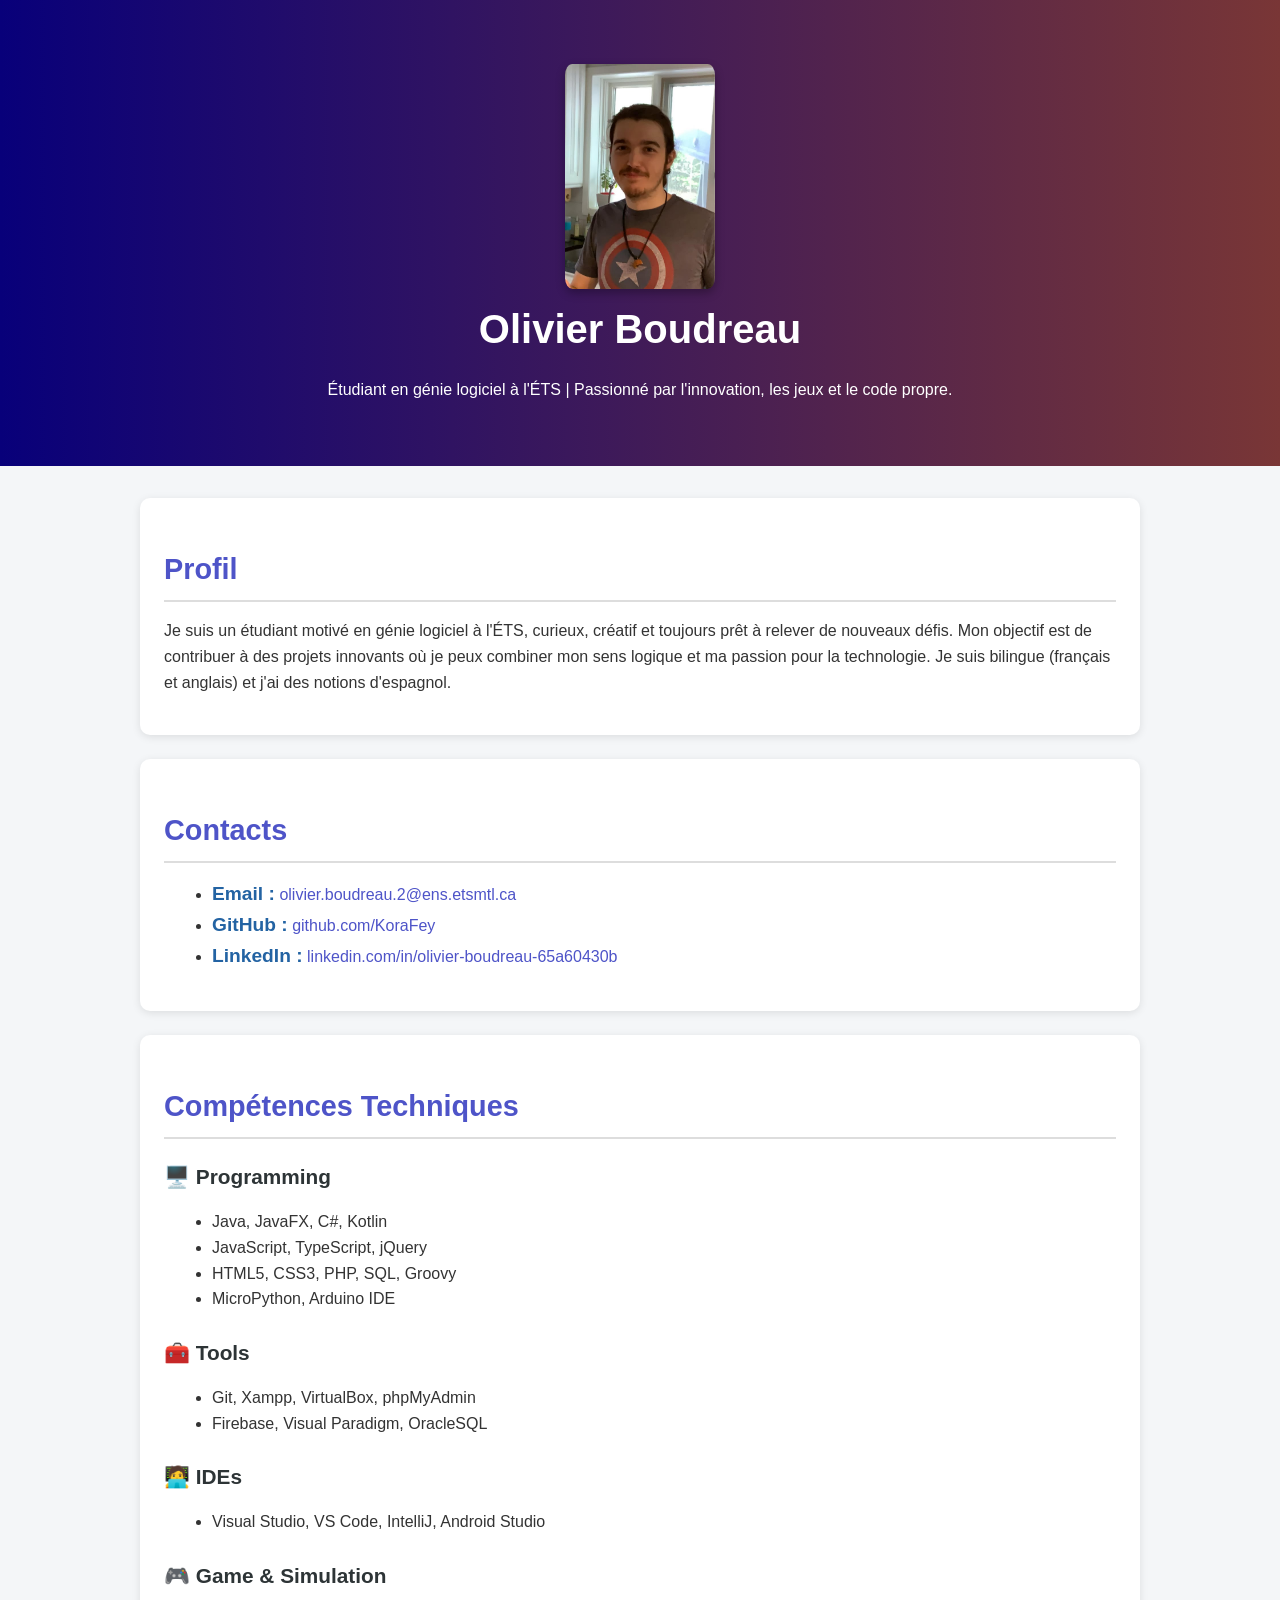
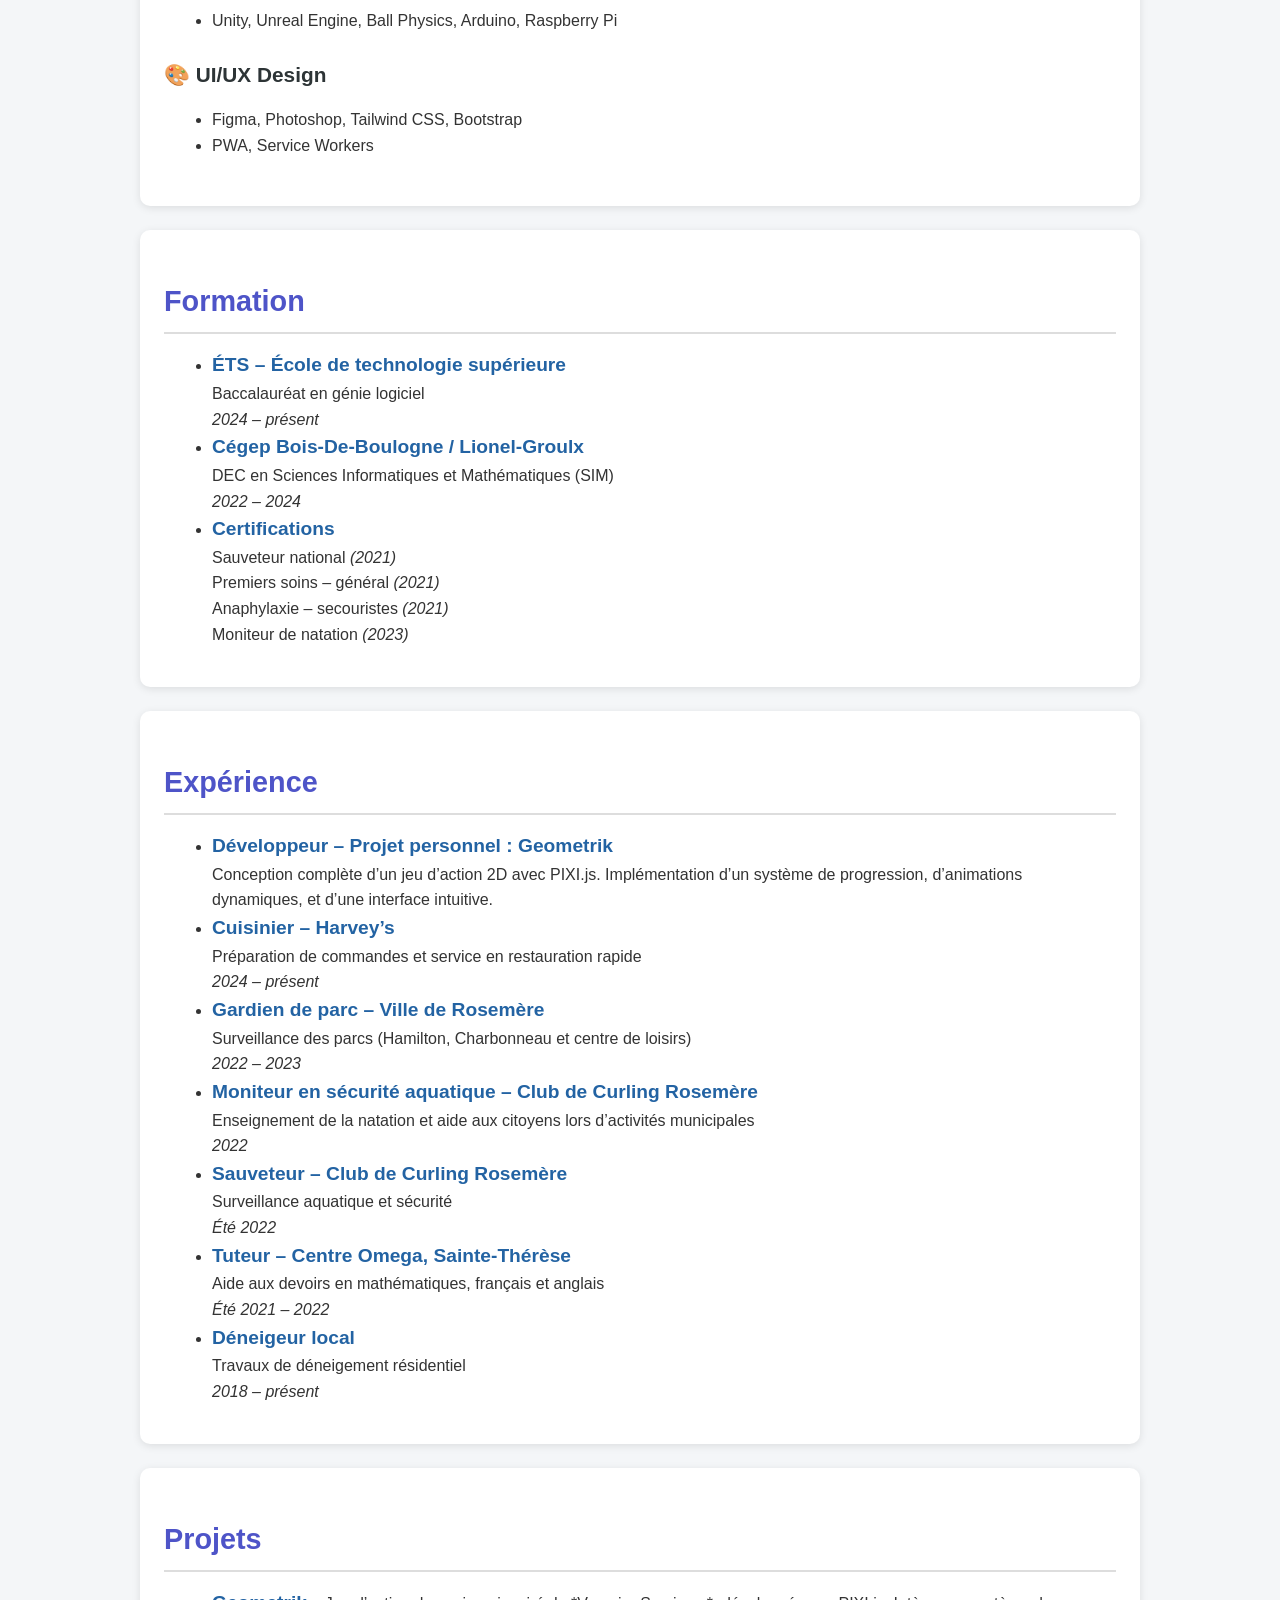
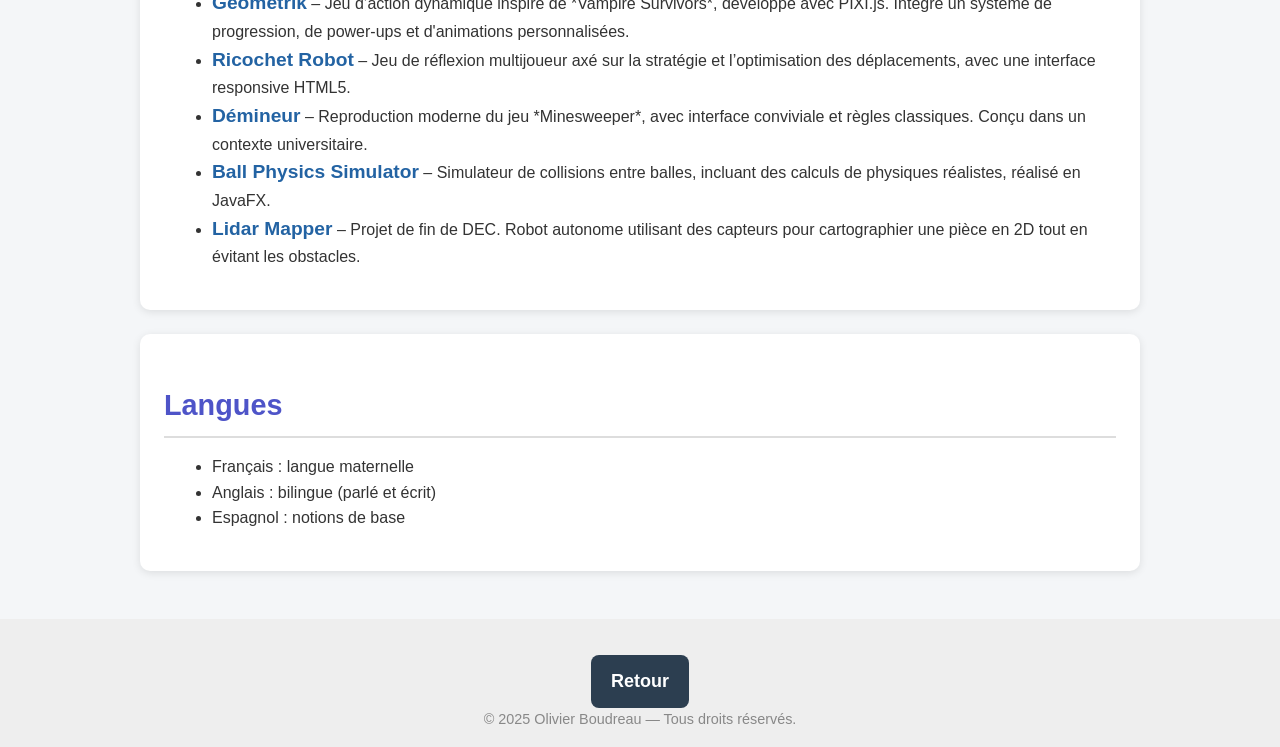
==== projects/aboutMe/index.html @ 807aaa15 "First commit" ====
<!DOCTYPE html>
<html lang="fr">
  <head>
    <meta charset="UTF-8" />
    <meta name="viewport" content="width=device-width, initial-scale=1.0" />
    <title>CV – Olivier Boudreau</title>
    <link href="style/style.css" rel="stylesheet" />
  </head>

  <body>
    <header>
      <img
        src="../../projectHints/Oli.jpg"
        alt="Photo de Olivier Boudreau"
        class="profile-pic"
      />
      <h1>Olivier Boudreau</h1>
      <p>
        Étudiant en génie logiciel à l'ÉTS | Passionné par l'innovation, les
        jeux et le code propre.
      </p>
    </header>

    <main class="container">
      
      <section class="section">
        <h2>Profil</h2>
        <p>
          Je suis un étudiant motivé en génie logiciel à l'ÉTS, curieux, créatif
          et toujours prêt à relever de nouveaux défis. Mon objectif est de
          contribuer à des projets innovants où je peux combiner mon sens
          logique et ma passion pour la technologie. Je suis bilingue (français
          et anglais) et j'ai des notions d'espagnol.
        </p>
      </section>
      <section class="section">
        <h2>Contacts</h2>
        <ul>
          <li>
            <strong>Email :</strong>
            <a href="mailto:olivier.boudreau.2@ens.etsmtl.ca"
              >olivier.boudreau.2@ens.etsmtl.ca</a
            >
          </li>
          <li>
            <strong>GitHub :</strong>
            <a href="https://github.com/KoraFey" target="_blank"
              >github.com/KoraFey</a
            >
          </li>
          <li>
            <strong>LinkedIn :</strong>
            <a
              href="https://www.linkedin.com/in/olivier-boudreau-65a60430b/"
              target="_blank"
              >linkedin.com/in/olivier-boudreau-65a60430b</a
            >
          </li>
        </ul>
      </section>
      <section class="section">
        <h2>Compétences Techniques</h2>

        <div class="skill-category">
          <h3>🖥️ Programming</h3>
          <ul>
            <li>Java, JavaFX, C#, Kotlin</li>
            <li>JavaScript, TypeScript, jQuery</li>
            <li>HTML5, CSS3, PHP, SQL, Groovy</li>
            <li>MicroPython, Arduino IDE</li>
          </ul>
        </div>

        <div class="skill-category">
          <h3>🧰 Tools</h3>
          <ul>
            <li>Git, Xampp, VirtualBox, phpMyAdmin</li>
            <li>Firebase, Visual Paradigm, OracleSQL</li>
          </ul>
        </div>

        <div class="skill-category">
          <h3>🧑‍💻 IDEs</h3>
          <ul>
            <li>Visual Studio, VS Code, IntelliJ, Android Studio</li>
          </ul>
        </div>

        <div class="skill-category">
          <h3>🎮 Game & Simulation</h3>
          <ul>
            <li>Unity, Unreal Engine, Ball Physics, Arduino, Raspberry Pi</li>
          </ul>
        </div>

        <div class="skill-category">
          <h3>🎨 UI/UX Design</h3>
          <ul>
            <li>Figma, Photoshop, Tailwind CSS, Bootstrap</li>
            <li>PWA, Service Workers</li>
          </ul>
        </div>
      </section>

      <section class="section">
        <h2>Formation</h2>
        <ul>
          <li>
            <strong>ÉTS – École de technologie supérieure</strong
            ><br />Baccalauréat en génie logiciel<br /><em>2024 – présent</em>
          </li>
          <li>
            <strong>Cégep Bois-De-Boulogne / Lionel-Groulx</strong><br />DEC en
            Sciences Informatiques et Mathématiques (SIM)<br /><em
              >2022 – 2024</em
            >
          </li>
          <li>
            <strong>Certifications</strong><br />
            Sauveteur national <em>(2021)</em><br />
            Premiers soins – général <em>(2021)</em><br />
            Anaphylaxie – secouristes <em>(2021)</em><br />
            Moniteur de natation <em>(2023)</em>
          </li>
        </ul>
      </section>

      <section class="section">
        <h2>Expérience</h2>
        <ul>
          <li>
            <strong>Développeur – Projet personnel : Geometrik</strong><br />
            Conception complète d’un jeu d’action 2D avec PIXI.js.
            Implémentation d’un système de progression, d’animations dynamiques,
            et d’une interface intuitive.
          </li>
          <li>
            <strong>Cuisinier – Harvey’s</strong><br />
            Préparation de commandes et service en restauration rapide<br />
            <em>2024 – présent</em>
          </li>

          <li>
            <strong>Gardien de parc – Ville de Rosemère</strong><br />
            Surveillance des parcs (Hamilton, Charbonneau et centre de
            loisirs)<br />
            <em>2022 – 2023</em>
          </li>
          <li>
            <strong
              >Moniteur en sécurité aquatique – Club de Curling Rosemère</strong
            ><br />
            Enseignement de la natation et aide aux citoyens lors d’activités
            municipales<br />
            <em>2022</em>
          </li>
          <li>
            <strong>Sauveteur – Club de Curling Rosemère</strong><br />
            Surveillance aquatique et sécurité<br />
            <em>Été 2022</em>
          </li>
          <li>
            <strong>Tuteur – Centre Omega, Sainte-Thérèse</strong><br />
            Aide aux devoirs en mathématiques, français et anglais<br />
            <em>Été 2021 – 2022</em>
          </li>
          <li>
            <strong>Déneigeur local</strong><br />
            Travaux de déneigement résidentiel<br />
            <em>2018 – présent</em>
          </li>
        </ul>
      </section>

      <section class="section">
        <h2>Projets</h2>
        <ul>
          <li>
            <strong>Geometrik</strong> – Jeu d’action dynamique inspiré de
            *Vampire Survivors*, développé avec PIXI.js. Intègre un système de
            progression, de power-ups et d'animations personnalisées.
          </li>
          <li>
            <strong>Ricochet Robot</strong> – Jeu de réflexion multijoueur axé
            sur la stratégie et l’optimisation des déplacements, avec une
            interface responsive HTML5.
          </li>
          <li>
            <strong>Démineur</strong> – Reproduction moderne du jeu
            *Minesweeper*, avec interface conviviale et règles classiques. Conçu
            dans un contexte universitaire.
          </li>
          <li>
            <strong>Ball Physics Simulator</strong> – Simulateur de collisions
            entre balles, incluant des calculs de physiques réalistes, réalisé
            en JavaFX.
          </li>
          <li>
            <strong>Lidar Mapper</strong> – Projet de fin de DEC. Robot autonome
            utilisant des capteurs pour cartographier une pièce en 2D tout en
            évitant les obstacles.
          </li>
        </ul>
      </section>

      <section class="section">
        <h2>Langues</h2>
        <ul>
          <li>Français : langue maternelle</li>
          <li>Anglais : bilingue (parlé et écrit)</li>
          <li>Espagnol : notions de base</li>
        </ul>
      </section>

      
    </main>

    <footer>
      <section>
        <a href="javascript:history.back()" class="go-back-btn">Retour</a>
      </section>
      &copy; 2025 Olivier Boudreau — Tous droits réservés.
    </footer>
  </body>
</html>
---- projects/aboutMe/style/style.css ----
table,
tr,
th,
td {
  border: 2px solid black;
  border-collapse: collapse;
  padding: 5px;
}
td {
  background-color: aliceblue;
  color: black;
}
td:hover {
  background-color: #000000;
  color: aliceblue;
}
#ref-top {
  width: 300px;
  height: 300px;
  border: 10px solid;
  border-color: rgb(165, 42, 42, 0.9);
}
#ref-top:hover {
  width: 330px;
  height: 330px;
}
#corps {
  margin-left: 15%;
  margin-right: 15%;
  color: aliceblue;
  background: linear-gradient(
    90deg,
    rgba(2, 0, 36, 1) 0%,
    rgba(54, 54, 84, 1) 35%,
    rgba(15, 168, 208, 1) 82%,
    rgba(14, 170, 211, 1) 88%,
    rgba(0, 212, 255, 1) 100%
  );
}
.sous-contenu {
  margin-left: 5%;
}

.ancrage {
  color: rgb(201, 4, 255);
  font-weight: lighter;
}
.ancrage:hover {
  font-weight: bold;
  font-style: italic;
}
#grille {
  text-transform: uppercase;
}
.link {
  color: rgb(201, 4, 255);
  font-weight: bold;
}
label,
button,
input,
textarea {
  display: block;
  margin-top: 5px;
}
.intrant {
  font-family: Arial;
  font-size: 14px;
  color: rgb(165, 42, 42, 0.8);
  width: 50%;
}
button {
  width: 100px;
}

body {
  font-family: "Segoe UI", Tahoma, Geneva, Verdana, sans-serif;
  margin: 0;
  padding: 0;
  background: #f9f9f9;
  color: #333;
}

header {
  background-color: #4e54c8;
  color: white;
  padding: 2rem 1rem;
  text-align: center;
}

header h1 {
  margin: 0;
  font-size: 2.5rem;
}

.sous-contenu {
  max-width: 800px;
  margin: 2rem auto;
  padding: 0 1rem;
}

table {
  width: 100%;
  border-collapse: collapse;
  margin-top: 1rem;
}

table,
td {
  border: 1px solid #ccc;
  text-align: center;
  padding: 0.5rem;
}

caption {
  font-weight: bold;
  margin-bottom: 0.5rem;
}

ul,
ol {
  margin-left: 1.5rem;
}

ul ul {
  margin-top: 0.5rem;
  list-style-type: circle;
}

.link {
  color: #4e54c8;
  text-decoration: none;
}

.link:hover {
  text-decoration: underline;
}

.intrant {
  display: block;
  width: 100%;
  padding: 0.5rem;
  margin: 0.5rem 0 1rem 0;
  border: 1px solid #ccc;
  border-radius: 5px;
}

form button {
  margin-right: 1rem;
  padding: 0.5rem 1rem;
  border: none;
  border-radius: 5px;
  background-color: #4e54c8;
  color: white;
  cursor: pointer;
}

form button:hover {
  background-color: #3e44a0;
}

footer {
  text-align: center;
  padding: 1rem;
  background: #eee;
  margin-top: 3rem;
}

footer a {
  text-decoration: none;
  color: #4e54c8;
}

footer a:hover {
  text-decoration: underline;
}

#ref-top {
  display: block;
  margin: 20px auto;
  max-width: 100%;
  height: auto;
  width: 300px; /* Adjust to your preferred width */
  border-radius: 10px; /* Optional: adds rounded corners */
  box-shadow: 0 4px 10px rgba(0, 0, 0, 0.2); /* Optional: subtle shadow */
}

body {
  font-family: "Segoe UI", sans-serif;
  margin: 0;
  background: #f4f6f8;
  color: #333;
  line-height: 1.6;
}

header {
  background: linear-gradient(to right, #08007a, #793636);
  color: white;
  padding: 3rem 1rem;
  text-align: center;
  background: linear-gradient(to right, #08007a, #793636);
}

header h1 {
  margin-bottom: 0.5rem;
}

.profile-pic {
  width: 150px;
  border-radius: 5%;
  margin-top: 1rem;
  box-shadow: 0 4px 10px rgba(0, 0, 0, 0.3);
}

.container {
  max-width: 1000px;
  margin: 2rem auto;
  padding: 0 1rem;
}

.section {
  background: white;
  border-radius: 10px;
  padding: 1.5rem;
  margin-bottom: 1.5rem;
  box-shadow: 0 2px 8px rgba(0, 0, 0, 0.1);
}
.section ul li strong {
  font-size: 1.2em;
  font-weight: bold;
  color: #2363a3; /* Bleu-gris élégant */
}

h2 {
  border-bottom: 2px solid #ddd;
  padding-bottom: 0.5rem;
  margin-bottom: 1rem;
  font-size: 1.8em;
  color: #4e54c8;
}

ul,
ol {
  padding-left: 1.5rem;
}

a {
  color: #4e54c8;
  text-decoration: none;
}

a:hover {
  text-decoration: underline;
}

footer {
  text-align: center;
  padding: 1rem;
  color: #888;
  font-size: 0.9rem;
}

.two-col {
  display: grid;
  grid-template-columns: 1fr 1fr;
  gap: 1rem;
}

@media (max-width: 768px) {
  .two-col {
    grid-template-columns: 1fr;
  }
}

.go-back-btn {
  display: inline-block;
  padding: 12px 20px;
  margin-top: 20px;
  font-size: 18px;
  font-weight: bold;
  color: #fff;
  background-color: #2c3e50;
  border-radius: 8px;
  text-decoration: none;
  transition: background-color 0.3s ease, transform 0.3s ease;
}

.go-back-btn:hover {
  background-color: #34495e;
  transform: scale(1.05);
}

.go-back-btn:active {
  background-color: #1a252f;
}
.skill-category {
  margin-bottom: 1.5em;
}

.skill-category h3 {
  font-size: 1.3em;
  margin-bottom: 0.5em;
  color: #2d3436;
}

.skill-category ul {
  list-style-type: disc;
  padding-left: 1.5em;
}
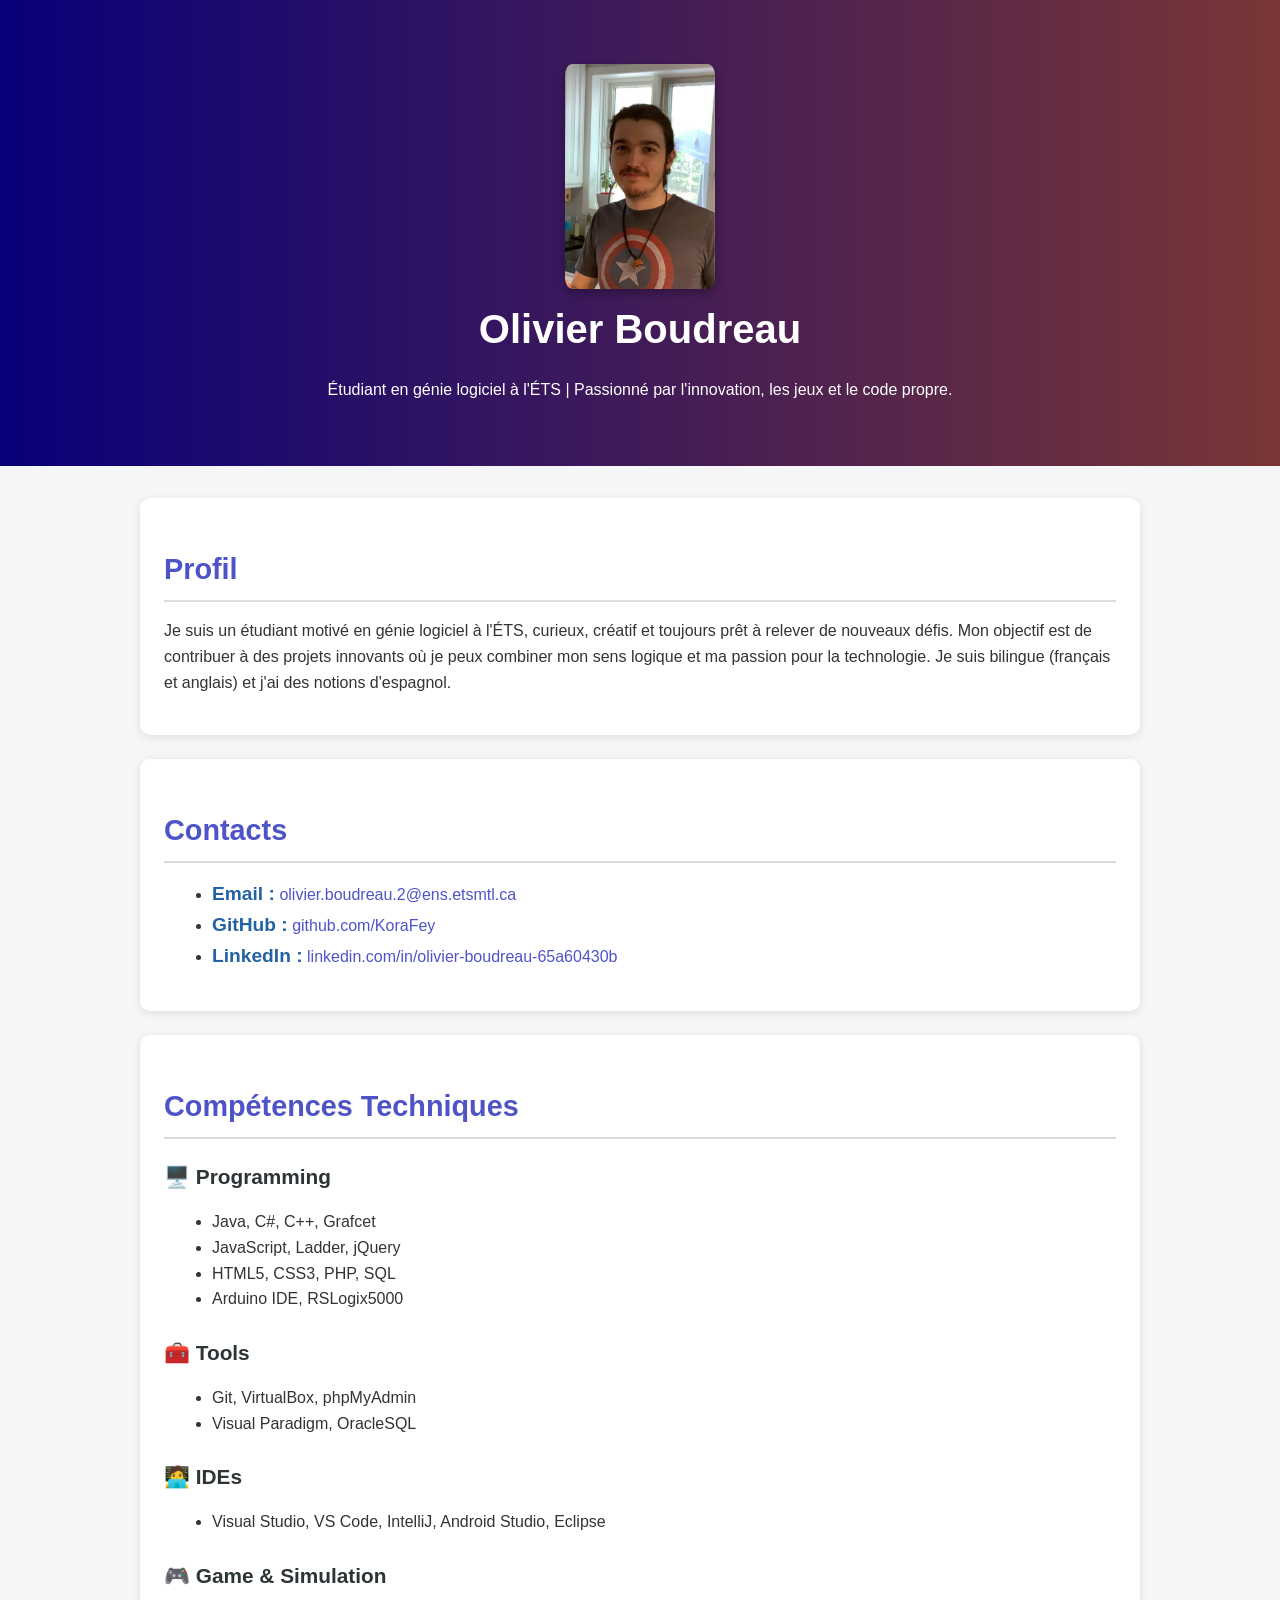
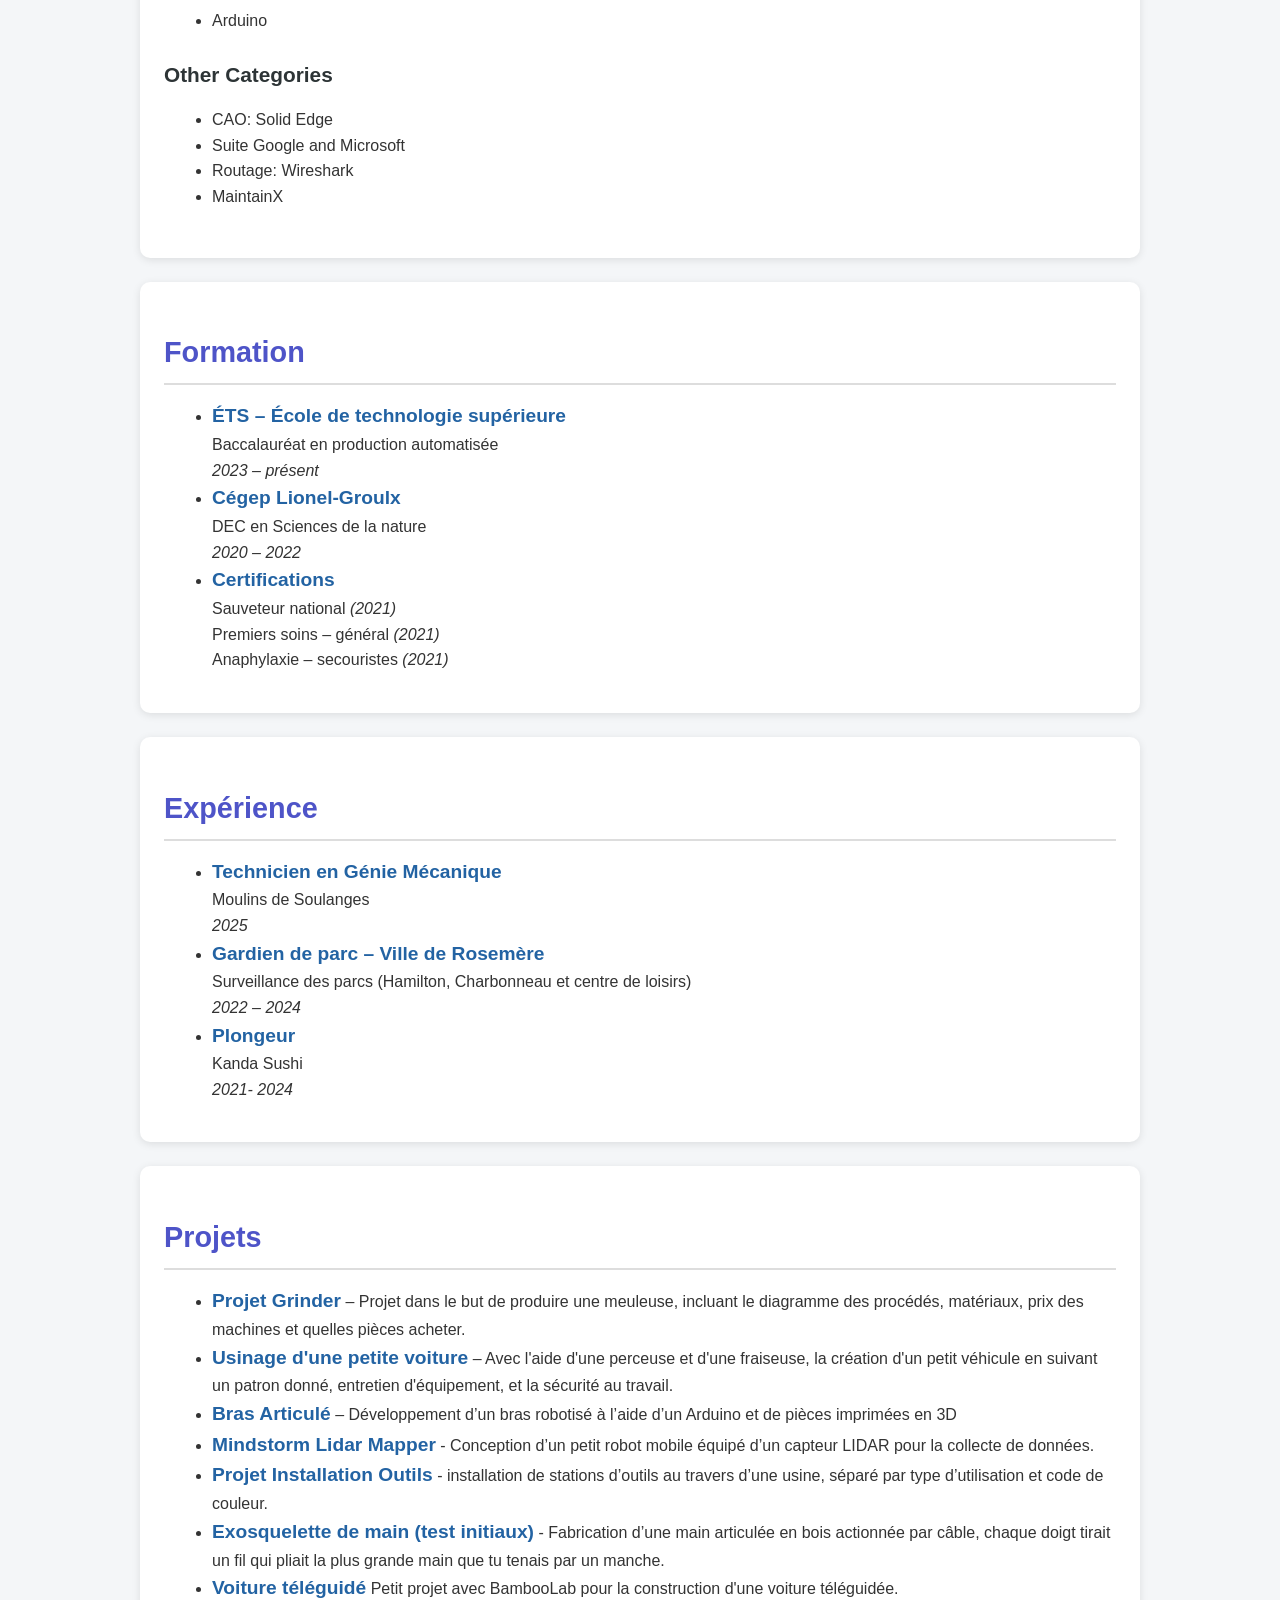
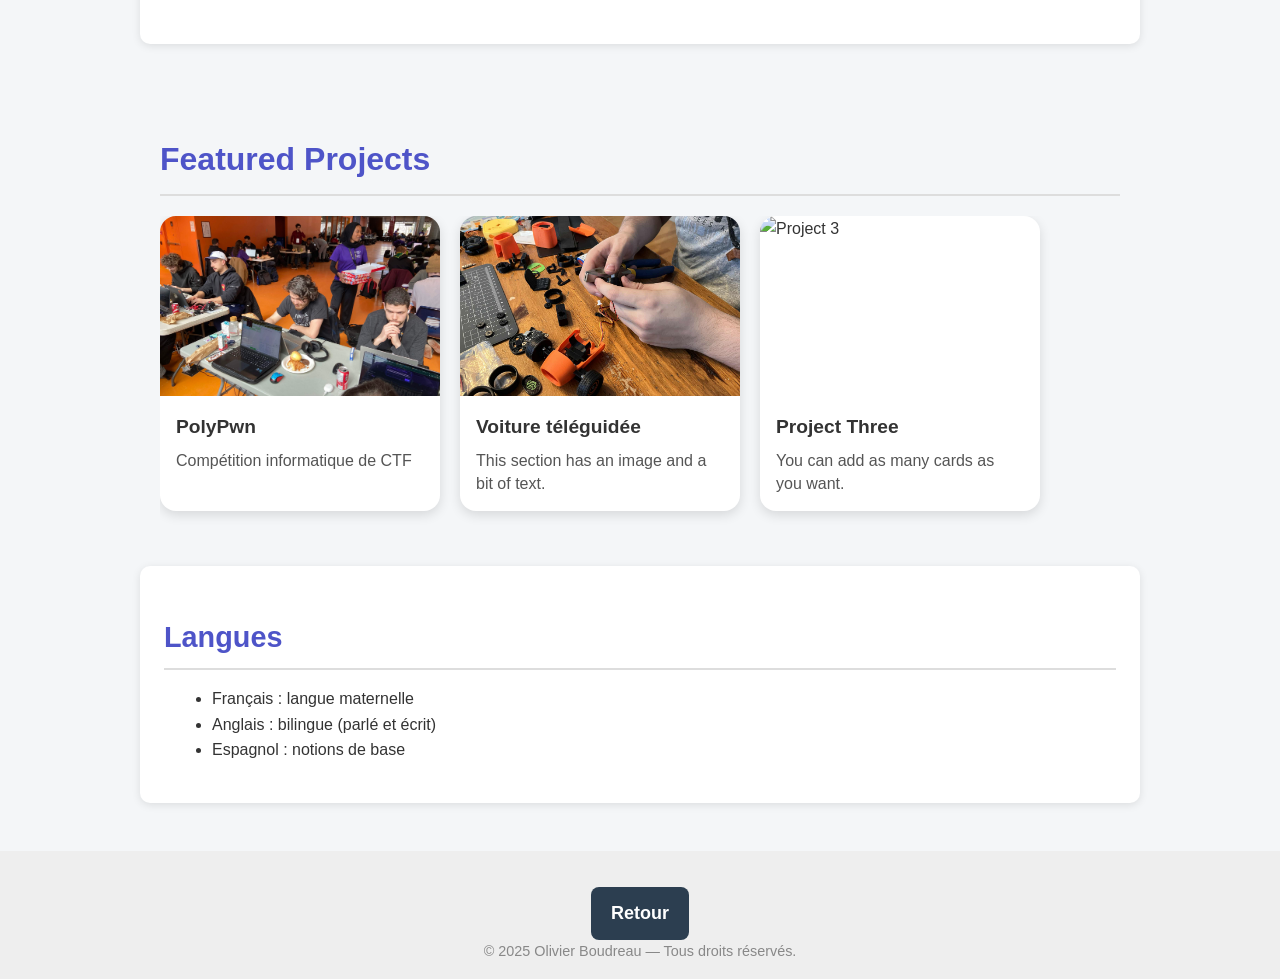
==== commit 6d02ad6c: "bwah" ====
--- a/projects/aboutMe/index.html
+++ b/projects/aboutMe/index.html
@@ -64,40 +64,42 @@
         <div class="skill-category">
           <h3>🖥️ Programming</h3>
           <ul>
-            <li>Java, JavaFX, C#, Kotlin</li>
-            <li>JavaScript, TypeScript, jQuery</li>
-            <li>HTML5, CSS3, PHP, SQL, Groovy</li>
-            <li>MicroPython, Arduino IDE</li>
+            <li>Java, C#, C++, Grafcet</li>
+            <li>JavaScript, Ladder, jQuery</li>
+            <li>HTML5, CSS3, PHP, SQL</li>
+            <li> Arduino IDE, RSLogix5000</li>
           </ul>
         </div>
 
         <div class="skill-category">
           <h3>🧰 Tools</h3>
           <ul>
-            <li>Git, Xampp, VirtualBox, phpMyAdmin</li>
-            <li>Firebase, Visual Paradigm, OracleSQL</li>
+            <li>Git, VirtualBox, phpMyAdmin</li>
+            <li>Visual Paradigm, OracleSQL</li>
           </ul>
         </div>
 
         <div class="skill-category">
           <h3>🧑‍💻 IDEs</h3>
           <ul>
-            <li>Visual Studio, VS Code, IntelliJ, Android Studio</li>
+            <li>Visual Studio, VS Code, IntelliJ, Android Studio, Eclipse</li>
           </ul>
         </div>
 
         <div class="skill-category">
           <h3>🎮 Game & Simulation</h3>
           <ul>
-            <li>Unity, Unreal Engine, Ball Physics, Arduino, Raspberry Pi</li>
-          </ul>
-        </div>
-
-        <div class="skill-category">
-          <h3>🎨 UI/UX Design</h3>
-          <ul>
-            <li>Figma, Photoshop, Tailwind CSS, Bootstrap</li>
-            <li>PWA, Service Workers</li>
+            <li>Arduino</li>
+          </ul>
+        </div>
+
+        <div class="skill-category">
+          <h3>Other Categories</h3>
+          <ul>
+            <li>CAO: Solid Edge</li>
+            <li>Suite Google and Microsoft</li>
+            <li>Routage: Wireshark</li>
+            <li>MaintainX</li>
           </ul>
         </div>
       </section>
@@ -107,12 +109,12 @@
         <ul>
           <li>
             <strong>ÉTS – École de technologie supérieure</strong
-            ><br />Baccalauréat en génie logiciel<br /><em>2024 – présent</em>
-          </li>
-          <li>
-            <strong>Cégep Bois-De-Boulogne / Lionel-Groulx</strong><br />DEC en
-            Sciences Informatiques et Mathématiques (SIM)<br /><em
-              >2022 – 2024</em
+            ><br />Baccalauréat en production automatisée<br /><em>2023 – présent</em>
+          </li>
+          <li>
+            <strong>Cégep Lionel-Groulx</strong><br />DEC en
+            Sciences de la nature<br /><em
+              >2020 – 2022</em
             >
           </li>
           <li>
@@ -120,7 +122,7 @@
             Sauveteur national <em>(2021)</em><br />
             Premiers soins – général <em>(2021)</em><br />
             Anaphylaxie – secouristes <em>(2021)</em><br />
-            Moniteur de natation <em>(2023)</em>
+            
           </li>
         </ul>
       </section>
@@ -129,45 +131,23 @@
         <h2>Expérience</h2>
         <ul>
           <li>
-            <strong>Développeur – Projet personnel : Geometrik</strong><br />
-            Conception complète d’un jeu d’action 2D avec PIXI.js.
-            Implémentation d’un système de progression, d’animations dynamiques,
-            et d’une interface intuitive.
-          </li>
-          <li>
-            <strong>Cuisinier – Harvey’s</strong><br />
-            Préparation de commandes et service en restauration rapide<br />
-            <em>2024 – présent</em>
-          </li>
+            <strong>Technicien en Génie Mécanique</strong><br/>
+            Moulins de Soulanges<br/>
+            <em>2025</em>
+          </li>
+          
 
           <li>
             <strong>Gardien de parc – Ville de Rosemère</strong><br />
             Surveillance des parcs (Hamilton, Charbonneau et centre de
             loisirs)<br />
-            <em>2022 – 2023</em>
-          </li>
-          <li>
-            <strong
-              >Moniteur en sécurité aquatique – Club de Curling Rosemère</strong
-            ><br />
-            Enseignement de la natation et aide aux citoyens lors d’activités
-            municipales<br />
-            <em>2022</em>
-          </li>
-          <li>
-            <strong>Sauveteur – Club de Curling Rosemère</strong><br />
-            Surveillance aquatique et sécurité<br />
-            <em>Été 2022</em>
-          </li>
-          <li>
-            <strong>Tuteur – Centre Omega, Sainte-Thérèse</strong><br />
-            Aide aux devoirs en mathématiques, français et anglais<br />
-            <em>Été 2021 – 2022</em>
-          </li>
-          <li>
-            <strong>Déneigeur local</strong><br />
-            Travaux de déneigement résidentiel<br />
-            <em>2018 – présent</em>
+            <em>2022 – 2024</em>
+          </li>
+          
+          <li>
+            <strong>Plongeur</strong><br />
+            Kanda Sushi<br />
+            <em>2021- 2024</em>
           </li>
         </ul>
       </section>
@@ -176,33 +156,59 @@
         <h2>Projets</h2>
         <ul>
           <li>
-            <strong>Geometrik</strong> – Jeu d’action dynamique inspiré de
-            *Vampire Survivors*, développé avec PIXI.js. Intègre un système de
-            progression, de power-ups et d'animations personnalisées.
-          </li>
-          <li>
-            <strong>Ricochet Robot</strong> – Jeu de réflexion multijoueur axé
-            sur la stratégie et l’optimisation des déplacements, avec une
-            interface responsive HTML5.
-          </li>
-          <li>
-            <strong>Démineur</strong> – Reproduction moderne du jeu
-            *Minesweeper*, avec interface conviviale et règles classiques. Conçu
-            dans un contexte universitaire.
-          </li>
-          <li>
-            <strong>Ball Physics Simulator</strong> – Simulateur de collisions
-            entre balles, incluant des calculs de physiques réalistes, réalisé
-            en JavaFX.
-          </li>
-          <li>
-            <strong>Lidar Mapper</strong> – Projet de fin de DEC. Robot autonome
-            utilisant des capteurs pour cartographier une pièce en 2D tout en
-            évitant les obstacles.
-          </li>
-        </ul>
-      </section>
-
+            <strong>Projet Grinder</strong> – Projet dans le but de produire une meuleuse, incluant
+            le diagramme des procédés, matériaux, prix des machines et quelles pièces acheter.
+          </li>
+          <li>
+            <strong>Usinage d'une petite voiture</strong> – Avec l'aide d'une perceuse et d'une fraiseuse,
+            la création d'un petit véhicule en suivant un patron donné, entretien d'équipement, et la sécurité au travail.
+          </li>
+          <li>
+            <strong>Bras Articulé</strong> – Développement d’un bras robotisé
+             à l’aide d’un Arduino et de pièces imprimées en 3D
+          </li>
+          <li>
+            <strong>Mindstorm Lidar Mapper</strong> - Conception d’un petit robot mobile équipé d’un capteur LIDAR pour la collecte de données.
+          </li>
+          <li>
+            <strong>Projet Installation Outils</strong> - installation de stations d’outils au travers d’une usine, séparé par type d’utilisation et code de couleur.
+          </li>
+          <li>
+            <strong>Exosquelette de main (test initiaux)</strong> - Fabrication d’une main articulée en bois actionnée par câble, chaque doigt tirait un fil qui pliait la plus grande main que tu tenais par un manche.
+          </li>
+          <li>
+            <strong>Voiture téléguidé</strong> Petit projet avec BambooLab pour la construction d'une voiture téléguidée.
+          </li>
+          
+      </section>
+      <section class="side-scroll-section">
+        <h2>Featured Projects</h2>
+        <div class="horizontal-scroll">
+          <article class="card">
+            <img src="../../projectHints/IMG_4497.jpg" alt="Project 1">
+          <div class="card-text">
+          <h3>PolyPwn</h3>
+        <p>Compétition informatique de CTF</p>
+      </div>
+    </article>
+
+    <article class="card">
+      <img src="../../projectHints/Oli_building.jpg" alt="Project 2">
+      <div class="card-text">
+        <h3>Voiture téléguidée</h3>
+        <p>This section has an image and a bit of text.</p>
+      </div>
+    </article>
+
+    <article class="card">
+      <img src="images/project3.jpg" alt="Project 3">
+      <div class="card-text">
+        <h3>Project Three</h3>
+        <p>You can add as many cards as you want.</p>
+      </div>
+    </article>
+  </div>
+</section>
       <section class="section">
         <h2>Langues</h2>
         <ul>
--- a/projects/aboutMe/style/style.css
+++ b/projects/aboutMe/style/style.css
@@ -306,4 +306,53 @@
 .skill-category ul {
   list-style-type: disc;
   padding-left: 1.5em;
+}
+.side-scroll-section {
+  padding: 40px 20px;
+}
+
+.side-scroll-section h2 {
+  margin-bottom: 20px;
+  font-size: 2rem;
+}
+
+.horizontal-scroll {
+  display: flex;
+  gap: 20px;
+  overflow-x: auto;
+  scroll-snap-type: x mandatory;
+  padding-bottom: 15px;
+}
+
+.card {
+  min-width: 280px;
+  max-width: 280px;
+  background: white;
+  border-radius: 16px;
+  overflow: hidden;
+  scroll-snap-align: start;
+  box-shadow: 0 4px 12px rgba(0, 0, 0, 0.12);
+  flex-shrink: 0;
+}
+
+.card img {
+  width: 100%;
+  height: 180px;
+  object-fit: cover;
+  display: block;
+}
+
+.card-text {
+  padding: 16px;
+}
+
+.card-text h3 {
+  margin: 0 0 8px;
+  font-size: 1.2rem;
+}
+
+.card-text p {
+  margin: 0;
+  line-height: 1.4;
+  color: #555;
 }
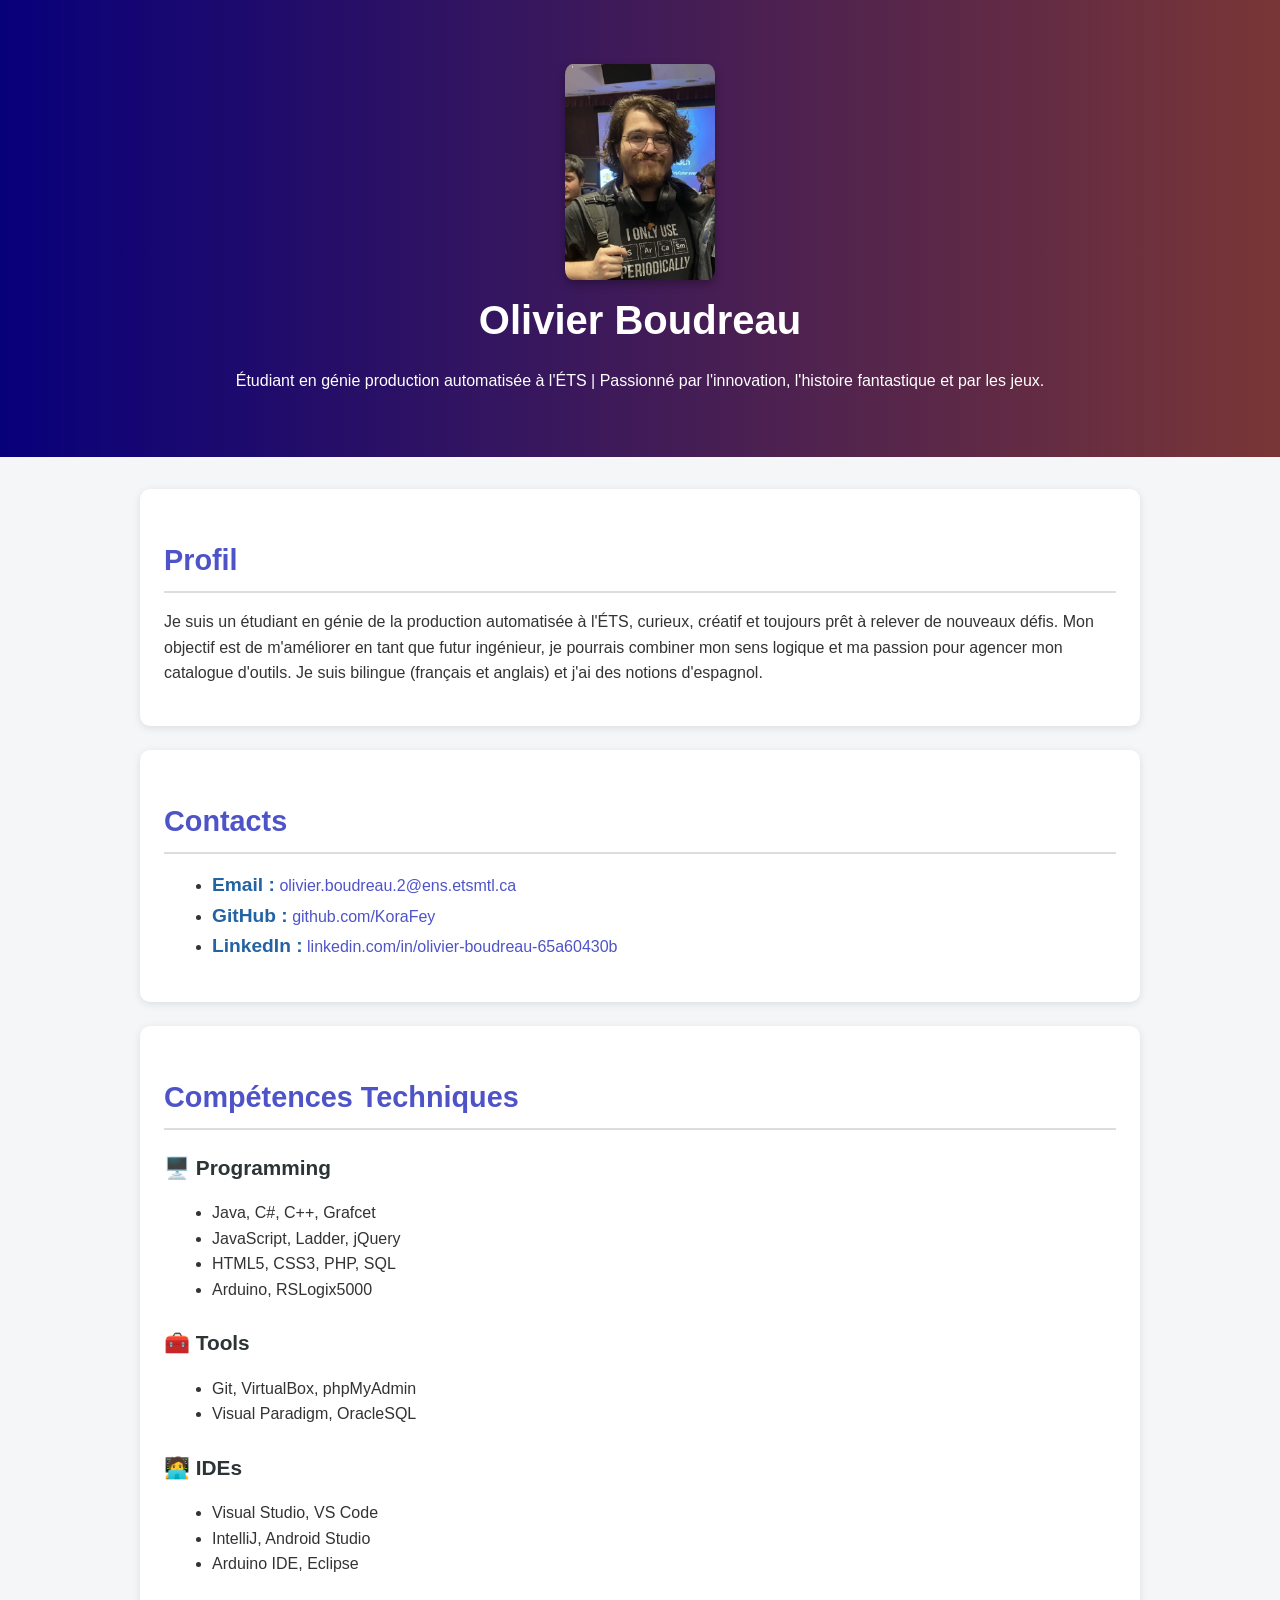
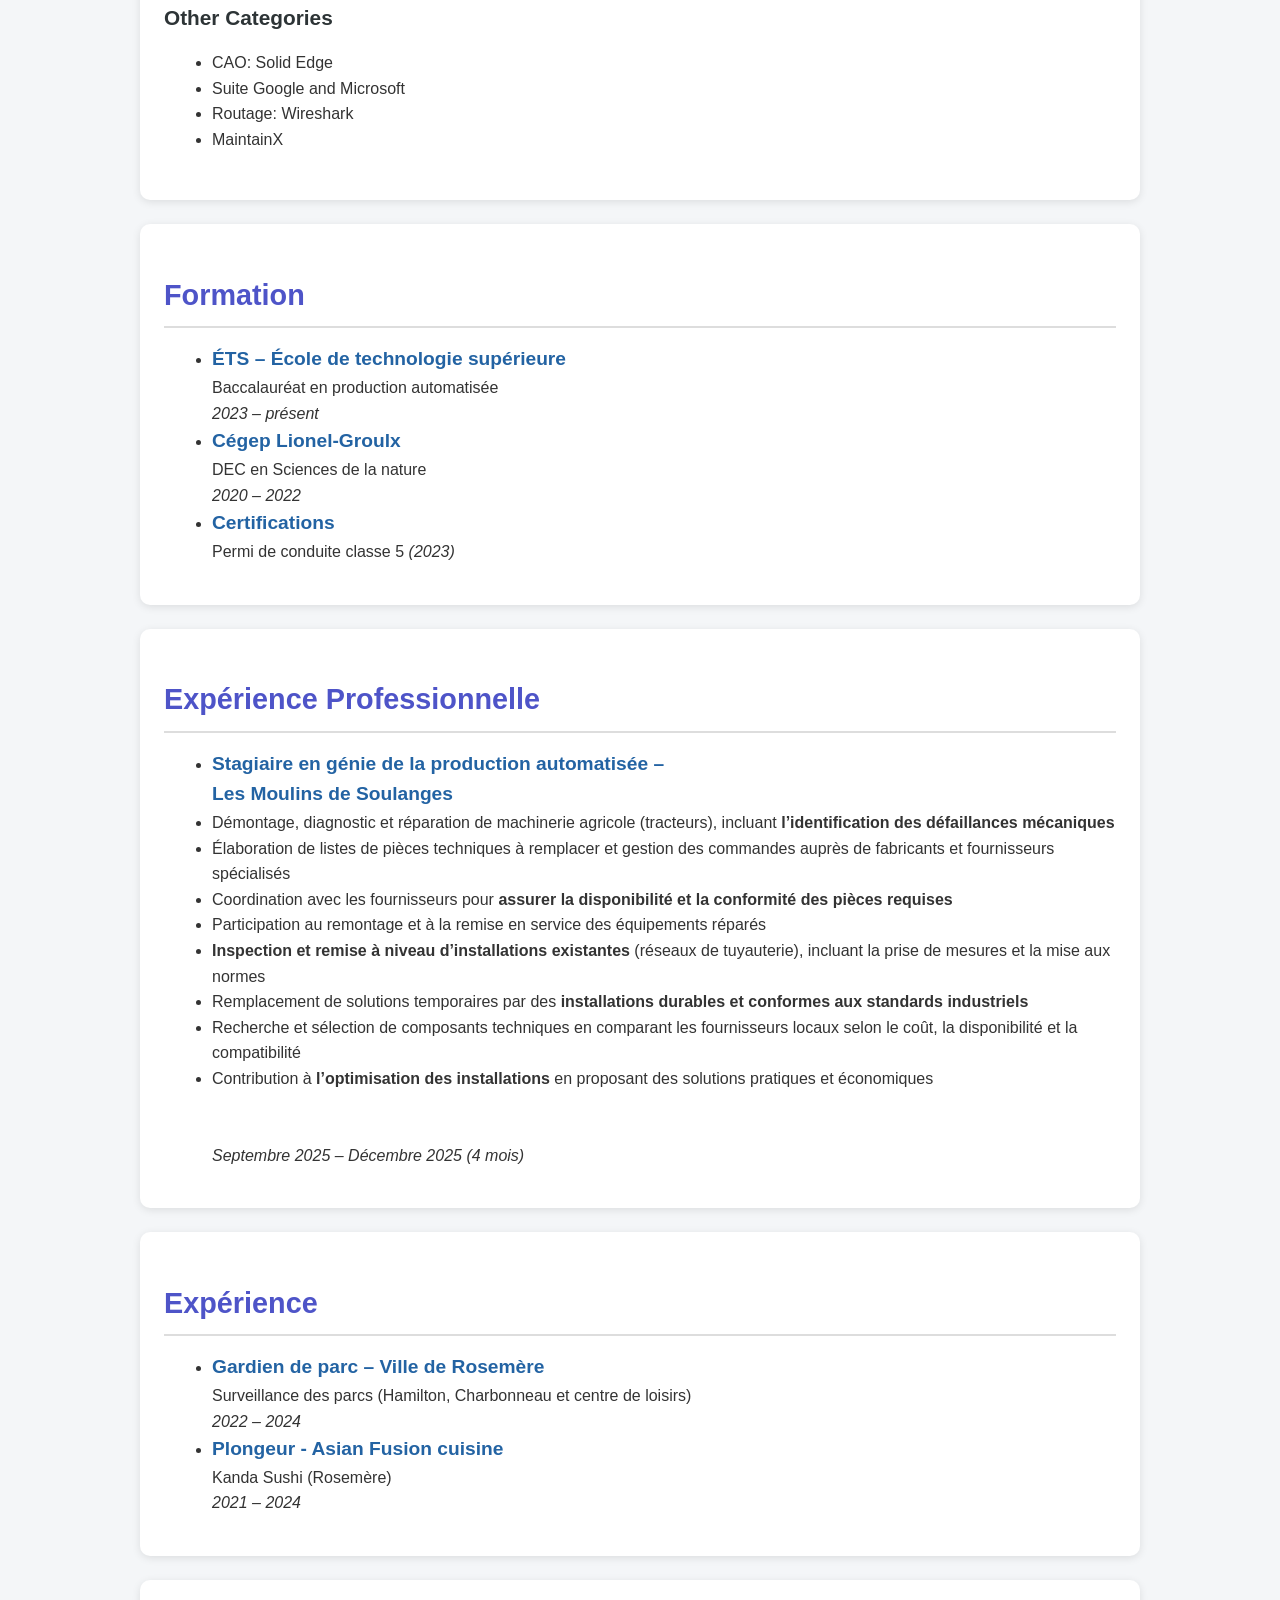
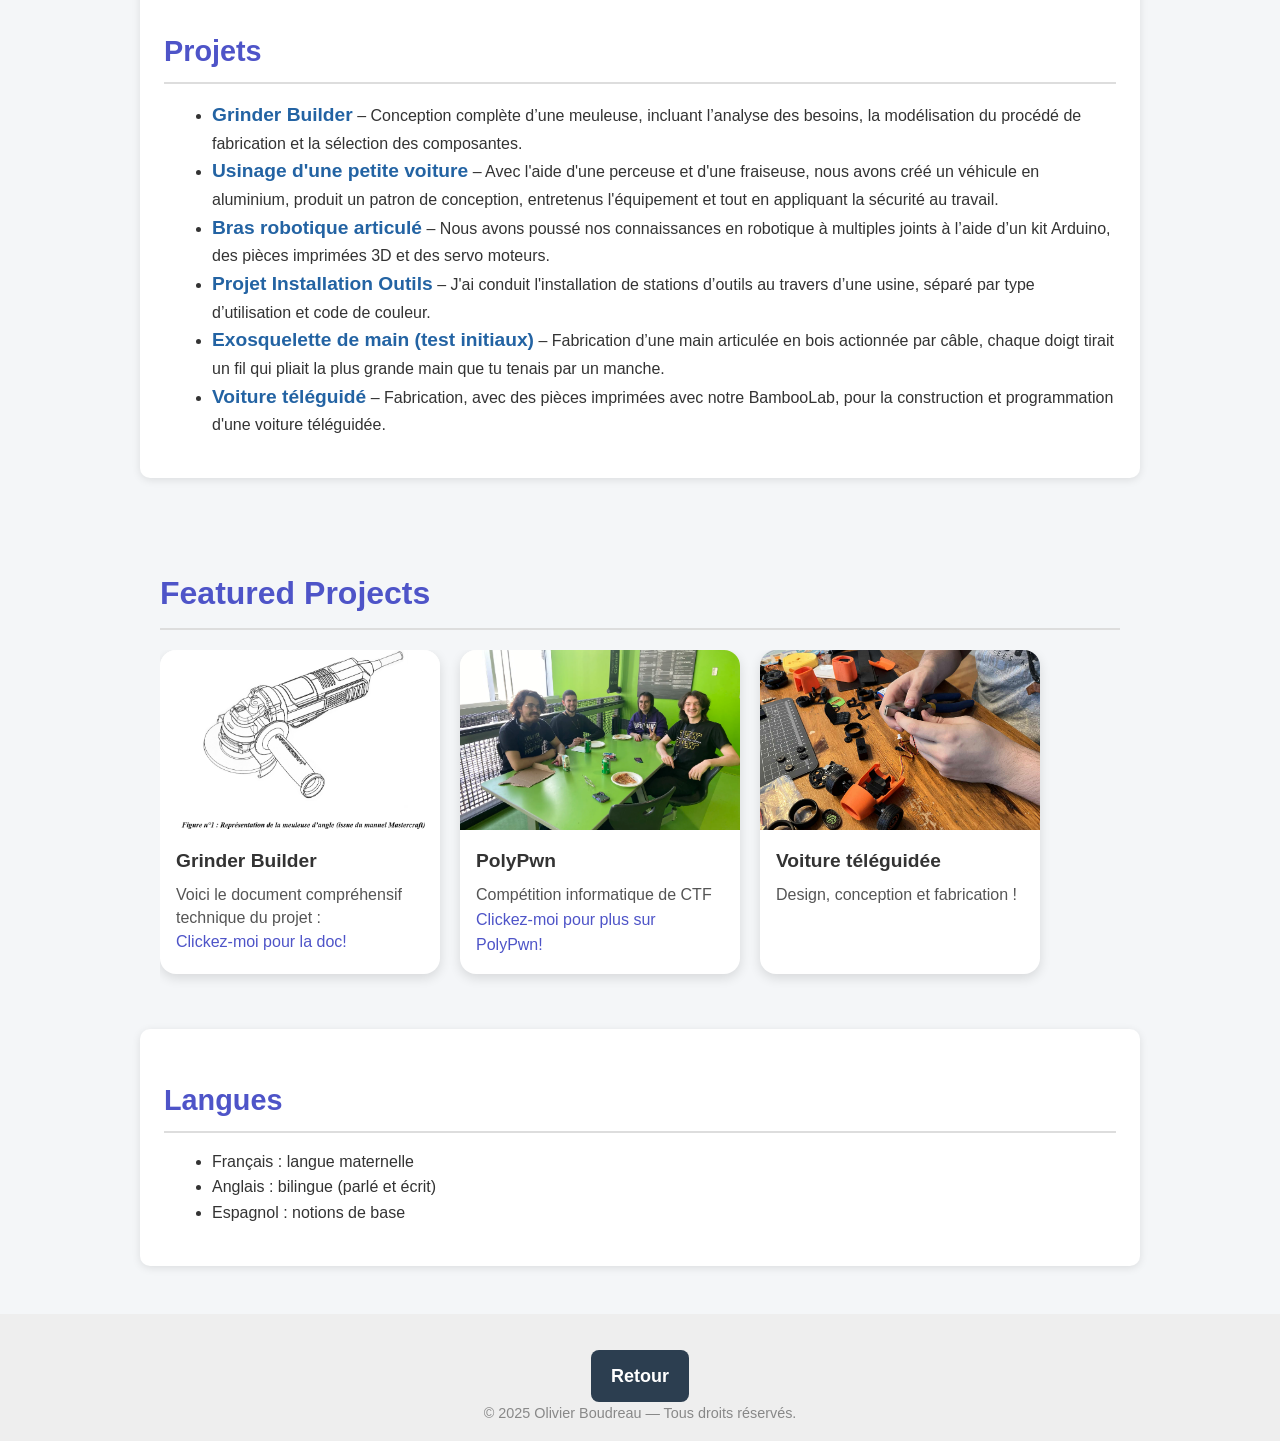
==== commit 9ab8cc66: "okay" ====
--- a/projects/aboutMe/index.html
+++ b/projects/aboutMe/index.html
@@ -10,14 +10,14 @@
   <body>
     <header>
       <img
-        src="../../projectHints/Oli.jpg"
+        src="../../projectHints/oli_poly2.PNG"
         alt="Photo de Olivier Boudreau"
         class="profile-pic"
       />
       <h1>Olivier Boudreau</h1>
       <p>
-        Étudiant en génie logiciel à l'ÉTS | Passionné par l'innovation, les
-        jeux et le code propre.
+        Étudiant en génie production automatisée à l'ÉTS | Passionné par l'innovation, l'histoire fantastique et par les
+        jeux.
       </p>
     </header>
 
@@ -26,10 +26,10 @@
       <section class="section">
         <h2>Profil</h2>
         <p>
-          Je suis un étudiant motivé en génie logiciel à l'ÉTS, curieux, créatif
+          Je suis un étudiant en génie de la production automatisée à l'ÉTS, curieux, créatif
           et toujours prêt à relever de nouveaux défis. Mon objectif est de
-          contribuer à des projets innovants où je peux combiner mon sens
-          logique et ma passion pour la technologie. Je suis bilingue (français
+          m'améliorer en tant que futur ingénieur, je pourrais combiner mon sens
+          logique et ma passion pour agencer mon catalogue d'outils. Je suis bilingue (français
           et anglais) et j'ai des notions d'espagnol.
         </p>
       </section>
@@ -67,7 +67,7 @@
             <li>Java, C#, C++, Grafcet</li>
             <li>JavaScript, Ladder, jQuery</li>
             <li>HTML5, CSS3, PHP, SQL</li>
-            <li> Arduino IDE, RSLogix5000</li>
+            <li> Arduino, RSLogix5000</li>
           </ul>
         </div>
 
@@ -82,14 +82,9 @@
         <div class="skill-category">
           <h3>🧑‍💻 IDEs</h3>
           <ul>
-            <li>Visual Studio, VS Code, IntelliJ, Android Studio, Eclipse</li>
-          </ul>
-        </div>
-
-        <div class="skill-category">
-          <h3>🎮 Game & Simulation</h3>
-          <ul>
-            <li>Arduino</li>
+            <li>Visual Studio, VS Code</li>
+            <li>IntelliJ, Android Studio</li>
+            <li>Arduino IDE, Eclipse</li>
           </ul>
         </div>
 
@@ -119,24 +114,47 @@
           </li>
           <li>
             <strong>Certifications</strong><br />
-            Sauveteur national <em>(2021)</em><br />
-            Premiers soins – général <em>(2021)</em><br />
-            Anaphylaxie – secouristes <em>(2021)</em><br />
+            Permi de conduite classe 5 <em>(2023)</em><br />
+
             
           </li>
         </ul>
       </section>
 
+
+            <section class="section">
+        <h2>Expérience Professionnelle</h2>
+        <ul>
+          <li>
+            <strong>Stagiaire en génie de la production automatisée – <br>
+              Les Moulins de Soulanges</strong>
+
+            <li>Démontage, diagnostic et réparation de machinerie agricole (tracteurs), incluant <b>l’identification des défaillances mécaniques</b></li>
+
+            <li>Élaboration de listes de pièces techniques à remplacer et gestion des commandes auprès de fabricants et fournisseurs spécialisés</li>
+
+            <li>Coordination avec les fournisseurs pour <b>assurer la disponibilité et la conformité des pièces requises</li></b>
+
+            <li>Participation au remontage et à la remise en service des équipements réparés</li>
+
+            <li><b>Inspection et remise à niveau d’installations existantes</b> (réseaux de tuyauterie), incluant la prise de mesures et la mise aux normes</li>
+
+            <li>Remplacement de solutions temporaires par des <b>installations durables et conformes aux standards industriels</b></li>
+
+            <li>Recherche et sélection de composants techniques en comparant les fournisseurs locaux selon le coût, la disponibilité et la compatibilité</li>
+
+            <li>Contribution à <b>l’optimisation des installations</b> en proposant des solutions pratiques et économiques</li><br /><br />
+
+            <em>Septembre 2025 – Décembre 2025 (4 mois)</em>
+          </li>
+        </ul>
+      </section>
+
+      
+
       <section class="section">
         <h2>Expérience</h2>
         <ul>
-          <li>
-            <strong>Technicien en Génie Mécanique</strong><br/>
-            Moulins de Soulanges<br/>
-            <em>2025</em>
-          </li>
-          
-
           <li>
             <strong>Gardien de parc – Ville de Rosemère</strong><br />
             Surveillance des parcs (Hamilton, Charbonneau et centre de
@@ -145,9 +163,9 @@
           </li>
           
           <li>
-            <strong>Plongeur</strong><br />
-            Kanda Sushi<br />
-            <em>2021- 2024</em>
+            <strong>Plongeur - Asian Fusion cuisine</strong><br />
+            Kanda Sushi (Rosemère)<br />
+            <em>2021 – 2024</em>
           </li>
         </ul>
       </section>
@@ -156,59 +174,62 @@
         <h2>Projets</h2>
         <ul>
           <li>
-            <strong>Projet Grinder</strong> – Projet dans le but de produire une meuleuse, incluant
-            le diagramme des procédés, matériaux, prix des machines et quelles pièces acheter.
+            <strong>Grinder Builder</strong> – Conception complète d’une meuleuse, incluant l’analyse des besoins, la modélisation du procédé de fabrication et la sélection des composantes.
           </li>
           <li>
             <strong>Usinage d'une petite voiture</strong> – Avec l'aide d'une perceuse et d'une fraiseuse,
-            la création d'un petit véhicule en suivant un patron donné, entretien d'équipement, et la sécurité au travail.
-          </li>
-          <li>
-            <strong>Bras Articulé</strong> – Développement d’un bras robotisé
-             à l’aide d’un Arduino et de pièces imprimées en 3D
-          </li>
-          <li>
-            <strong>Mindstorm Lidar Mapper</strong> - Conception d’un petit robot mobile équipé d’un capteur LIDAR pour la collecte de données.
-          </li>
-          <li>
-            <strong>Projet Installation Outils</strong> - installation de stations d’outils au travers d’une usine, séparé par type d’utilisation et code de couleur.
-          </li>
-          <li>
-            <strong>Exosquelette de main (test initiaux)</strong> - Fabrication d’une main articulée en bois actionnée par câble, chaque doigt tirait un fil qui pliait la plus grande main que tu tenais par un manche.
-          </li>
-          <li>
-            <strong>Voiture téléguidé</strong> Petit projet avec BambooLab pour la construction d'une voiture téléguidée.
+            nous avons créé un véhicule en aluminium, produit un patron de conception, entretenus l'équipement et tout en appliquant la sécurité au travail.
+          </li>
+          <li>
+            <strong>Bras robotique articulé</strong> – Nous avons poussé nos connaissances en robotique à multiples joints
+             à l’aide d’un kit Arduino, des pièces imprimées 3D et des servo moteurs.
+          </li>
+          <li>
+            <strong>Projet Installation Outils</strong> – J'ai conduit l'installation de stations d’outils au travers d’une usine, séparé par type d’utilisation et code de couleur.
+          </li>
+          <li>
+            <strong>Exosquelette de main (test initiaux)</strong> – Fabrication d’une main articulée en bois actionnée par câble, chaque doigt tirait un fil qui pliait la plus grande main que tu tenais par un manche.
+          </li>
+          <li>
+            <strong>Voiture téléguidé</strong> – Fabrication, avec des pièces imprimées avec notre BambooLab, pour la construction et programmation d'une voiture téléguidée.
           </li>
           
       </section>
+
       <section class="side-scroll-section">
         <h2>Featured Projects</h2>
         <div class="horizontal-scroll">
+
           <article class="card">
-            <img src="../../projectHints/IMG_4497.jpg" alt="Project 1">
-          <div class="card-text">
-          <h3>PolyPwn</h3>
-        <p>Compétition informatique de CTF</p>
-      </div>
-    </article>
-
-    <article class="card">
-      <img src="../../projectHints/Oli_building.jpg" alt="Project 2">
-      <div class="card-text">
-        <h3>Voiture téléguidée</h3>
-        <p>This section has an image and a bit of text.</p>
-      </div>
-    </article>
-
-    <article class="card">
-      <img src="images/project3.jpg" alt="Project 3">
-      <div class="card-text">
-        <h3>Project Three</h3>
-        <p>You can add as many cards as you want.</p>
-      </div>
-    </article>
-  </div>
-</section>
+            <img src="../../projectHints/meuleuse.png" alt="Project 3">
+            <div class="card-text">
+              <h3>Grinder Builder</h3>
+              <p>Voici le document compréhensif technique du projet :</p>
+              <a href="https://docs.google.com/document/d/1H29LGkKg9XmFns61982w_qN5-QamZRa4KzKwusEA46Q/edit?tab=t.0">Clickez-moi pour la doc!</a>
+            </div>
+          </article>
+          
+          <article class="card">
+            <img src="../../projectHints/polypwnTeam3.webp" alt="Project 1">
+            <div class="card-text">
+              <h3>PolyPwn</h3>
+              <p>Compétition informatique de CTF</p>
+              <a href="https://polycyber.io/about/">Clickez-moi pour plus sur PolyPwn!</a>
+            </div>
+          </article>
+
+          <article class="card">
+            <img src="../../projectHints/Oli_building.jpg" alt="Project 2">
+            <div class="card-text">
+              <h3>Voiture téléguidée</h3>
+              <p>Design, conception et fabrication !</p>
+            </div>
+          </article>
+
+
+        </div>
+      </section>
+
       <section class="section">
         <h2>Langues</h2>
         <ul>
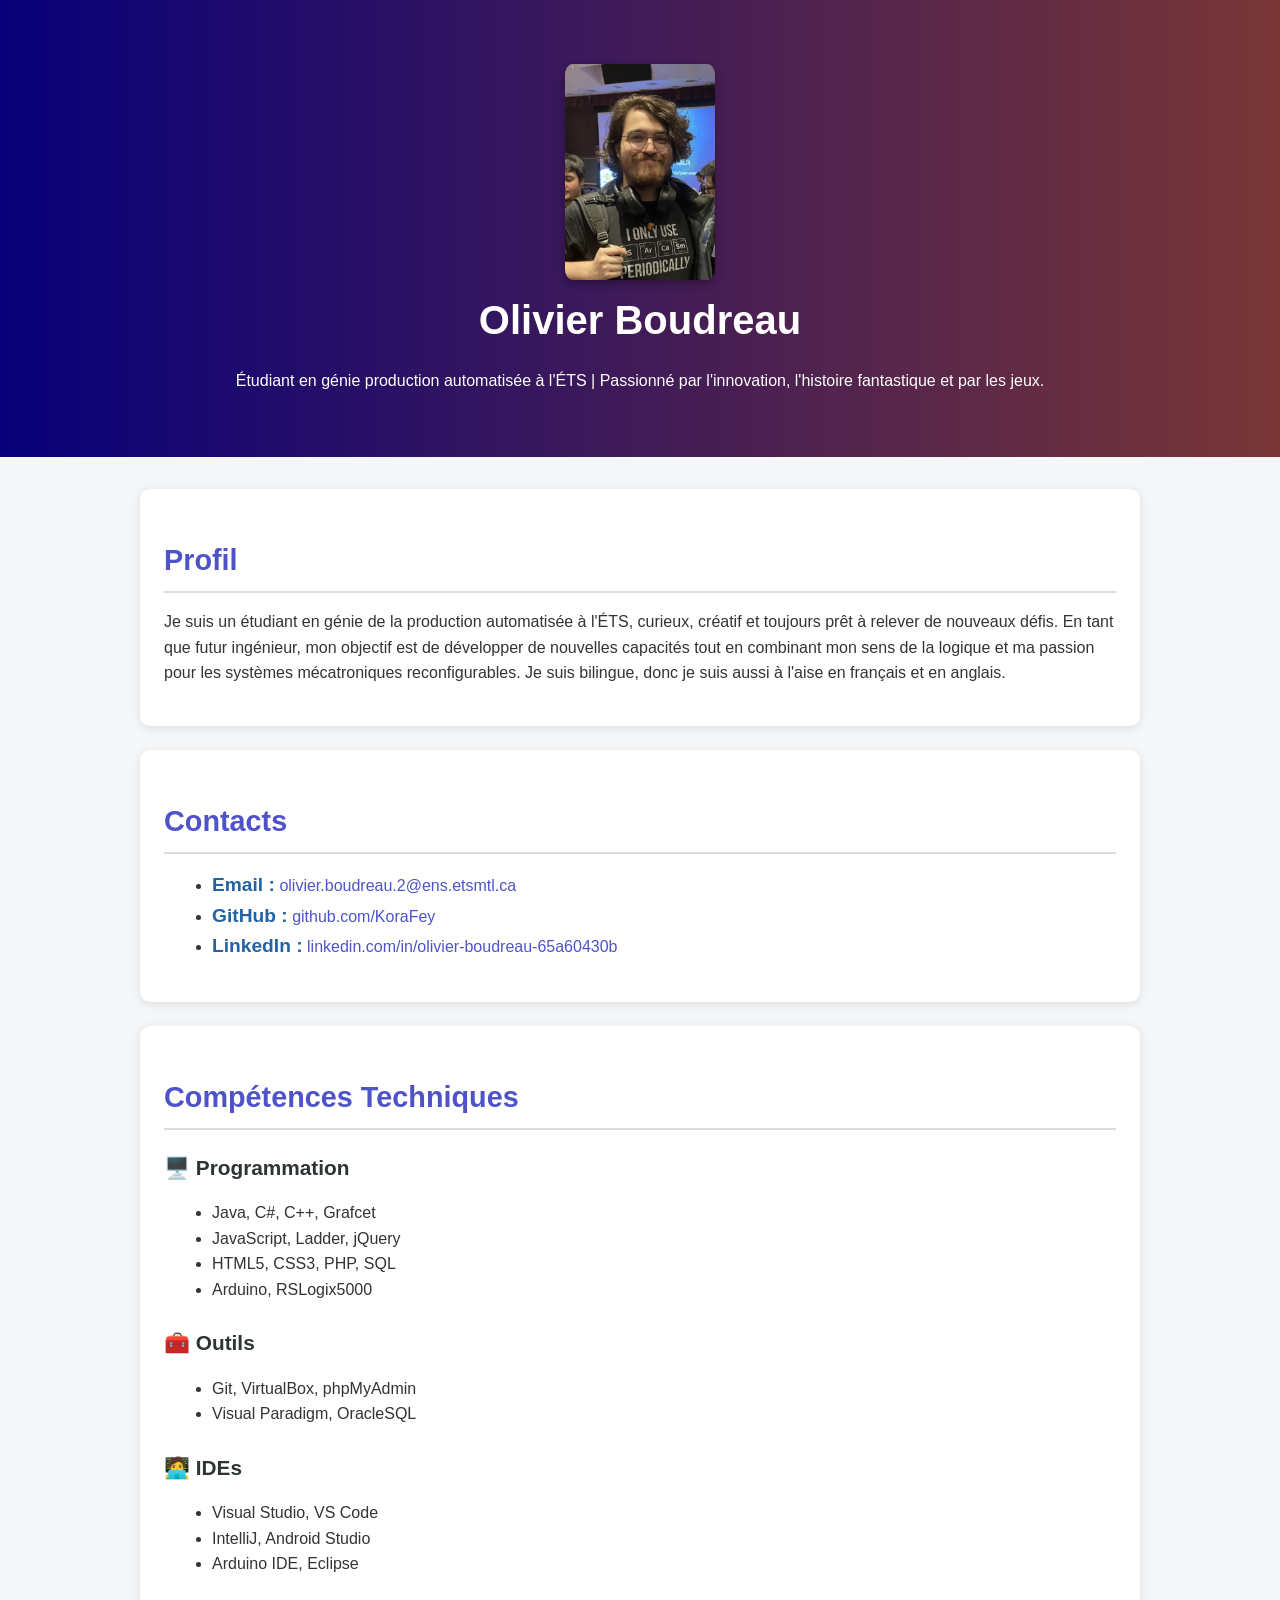
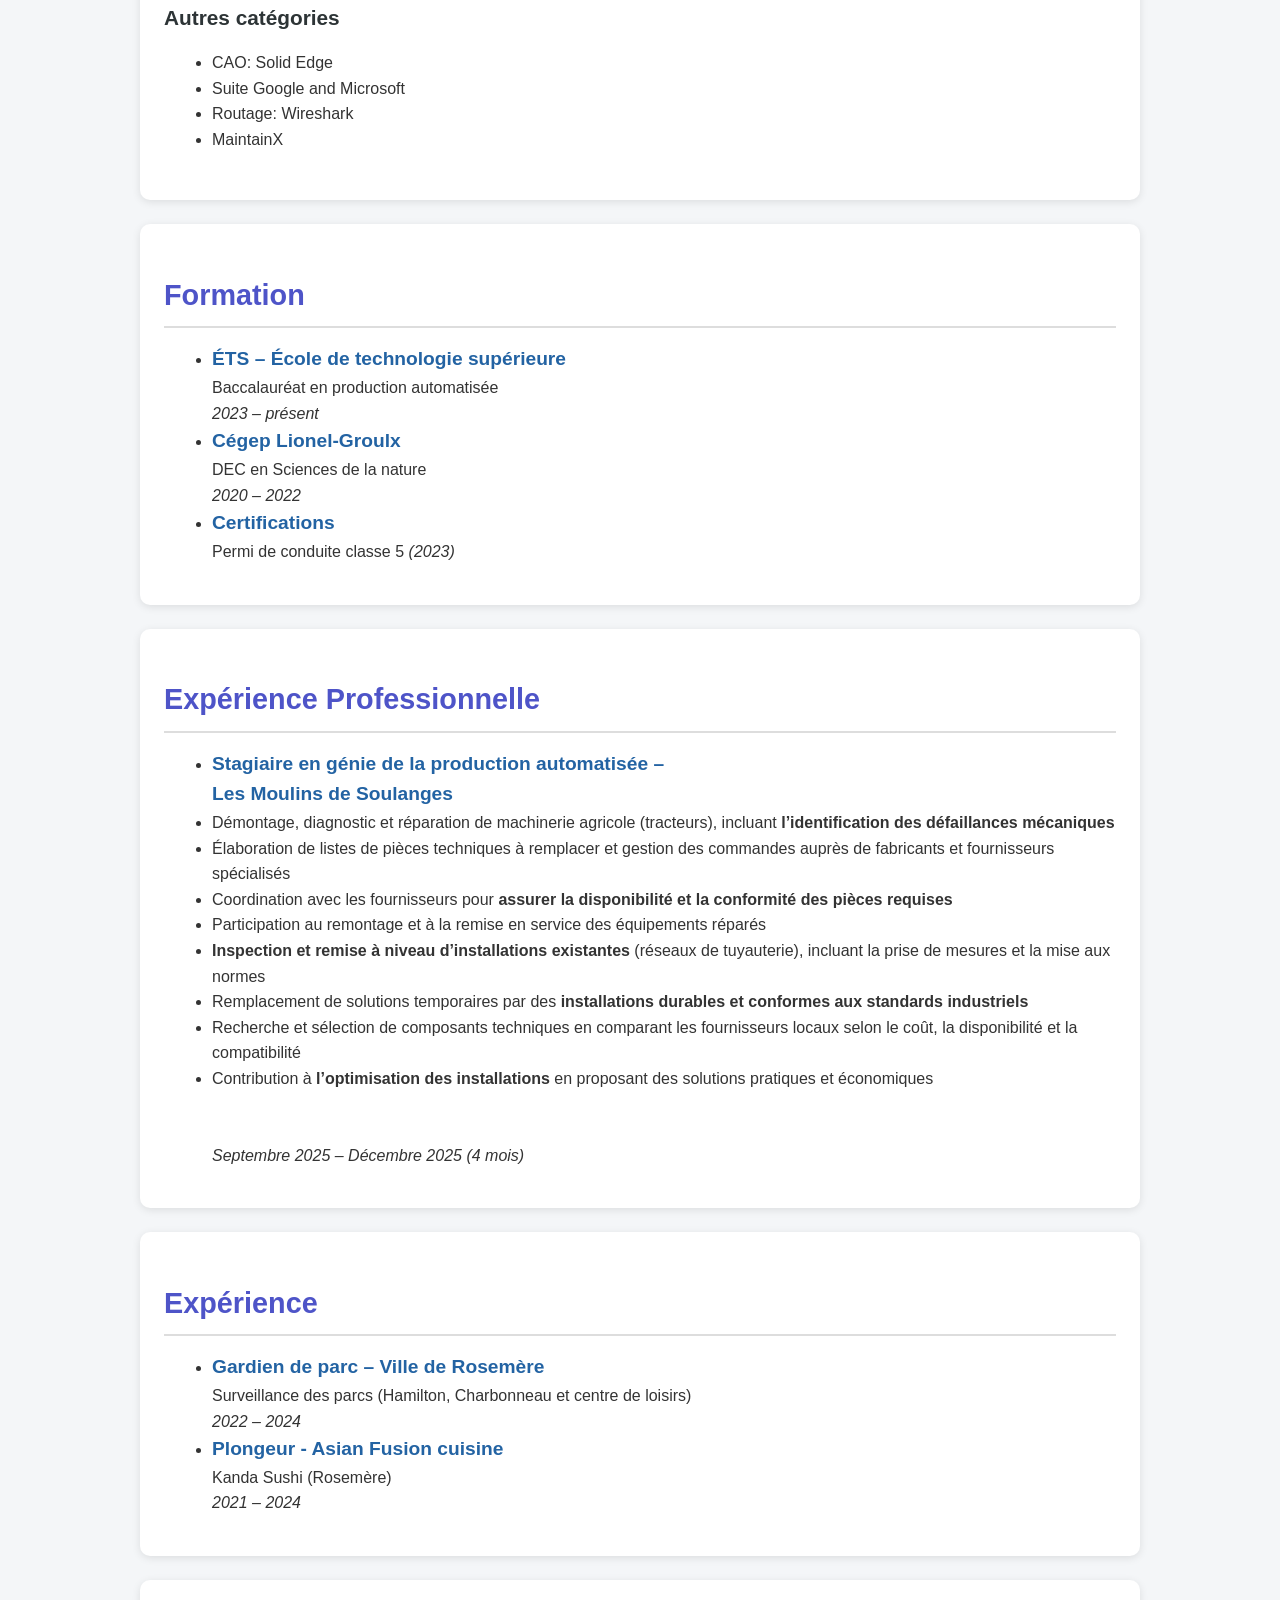
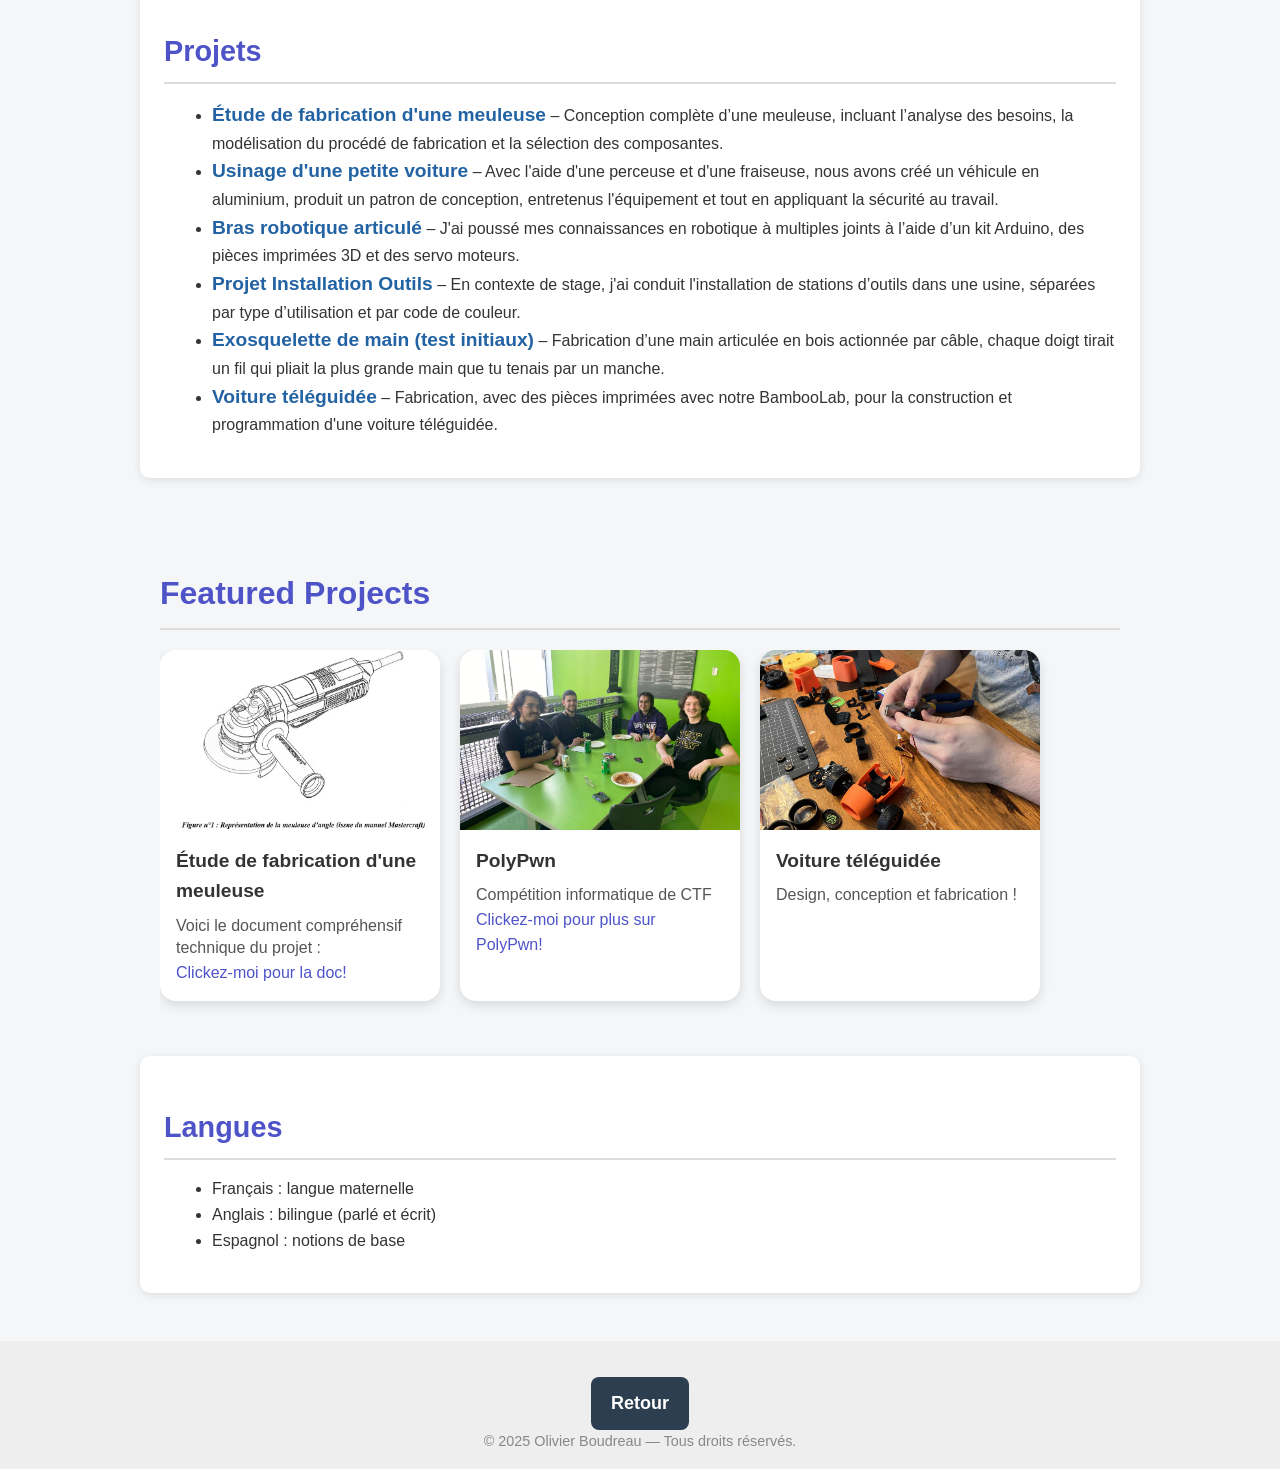
==== commit b5b48f50: "final fixes and format" ====
--- a/projects/aboutMe/index.html
+++ b/projects/aboutMe/index.html
@@ -1,252 +1,255 @@
 <!DOCTYPE html>
 <html lang="fr">
-  <head>
-    <meta charset="UTF-8" />
-    <meta name="viewport" content="width=device-width, initial-scale=1.0" />
-    <title>CV – Olivier Boudreau</title>
-    <link href="style/style.css" rel="stylesheet" />
-  </head>
-
-  <body>
-    <header>
-      <img
-        src="../../projectHints/oli_poly2.PNG"
-        alt="Photo de Olivier Boudreau"
-        class="profile-pic"
-      />
-      <h1>Olivier Boudreau</h1>
+
+<head>
+  <meta charset="UTF-8" />
+  <meta name="viewport" content="width=device-width, initial-scale=1.0" />
+  <title>CV – Olivier Boudreau</title>
+  <link href="style/style.css" rel="stylesheet" />
+</head>
+
+<body>
+  <header>
+    <img src="../../projectHints/oli_poly2.PNG" alt="Photo de Olivier Boudreau" class="profile-pic" />
+    <h1>Olivier Boudreau</h1>
+    <p>
+      Étudiant en génie production automatisée à l'ÉTS | Passionné par l'innovation, l'histoire fantastique et par les
+      jeux.
+    </p>
+  </header>
+
+  <main class="container">
+
+    <section class="section">
+      <h2>Profil</h2>
       <p>
-        Étudiant en génie production automatisée à l'ÉTS | Passionné par l'innovation, l'histoire fantastique et par les
-        jeux.
+        Je suis un étudiant en génie de la production automatisée à l'ÉTS, curieux, créatif
+        et toujours prêt à relever de nouveaux défis. En tant que futur ingénieur, mon objectif est de
+        développer de nouvelles capacités tout en combinant mon sens de la
+        logique et ma passion pour les systèmes mécatroniques reconfigurables. Je suis bilingue, donc je suis aussi à
+        l'aise en français
+        et en anglais.
       </p>
-    </header>
-
-    <main class="container">
-      
-      <section class="section">
-        <h2>Profil</h2>
-        <p>
-          Je suis un étudiant en génie de la production automatisée à l'ÉTS, curieux, créatif
-          et toujours prêt à relever de nouveaux défis. Mon objectif est de
-          m'améliorer en tant que futur ingénieur, je pourrais combiner mon sens
-          logique et ma passion pour agencer mon catalogue d'outils. Je suis bilingue (français
-          et anglais) et j'ai des notions d'espagnol.
-        </p>
-      </section>
-      <section class="section">
-        <h2>Contacts</h2>
-        <ul>
-          <li>
-            <strong>Email :</strong>
-            <a href="mailto:olivier.boudreau.2@ens.etsmtl.ca"
-              >olivier.boudreau.2@ens.etsmtl.ca</a
-            >
-          </li>
-          <li>
-            <strong>GitHub :</strong>
-            <a href="https://github.com/KoraFey" target="_blank"
-              >github.com/KoraFey</a
-            >
-          </li>
-          <li>
-            <strong>LinkedIn :</strong>
-            <a
-              href="https://www.linkedin.com/in/olivier-boudreau-65a60430b/"
-              target="_blank"
-              >linkedin.com/in/olivier-boudreau-65a60430b</a
-            >
-          </li>
-        </ul>
-      </section>
-      <section class="section">
-        <h2>Compétences Techniques</h2>
-
-        <div class="skill-category">
-          <h3>🖥️ Programming</h3>
-          <ul>
-            <li>Java, C#, C++, Grafcet</li>
-            <li>JavaScript, Ladder, jQuery</li>
-            <li>HTML5, CSS3, PHP, SQL</li>
-            <li> Arduino, RSLogix5000</li>
-          </ul>
-        </div>
-
-        <div class="skill-category">
-          <h3>🧰 Tools</h3>
-          <ul>
-            <li>Git, VirtualBox, phpMyAdmin</li>
-            <li>Visual Paradigm, OracleSQL</li>
-          </ul>
-        </div>
-
-        <div class="skill-category">
-          <h3>🧑‍💻 IDEs</h3>
-          <ul>
-            <li>Visual Studio, VS Code</li>
-            <li>IntelliJ, Android Studio</li>
-            <li>Arduino IDE, Eclipse</li>
-          </ul>
-        </div>
-
-        <div class="skill-category">
-          <h3>Other Categories</h3>
-          <ul>
-            <li>CAO: Solid Edge</li>
-            <li>Suite Google and Microsoft</li>
-            <li>Routage: Wireshark</li>
-            <li>MaintainX</li>
-          </ul>
-        </div>
-      </section>
-
-      <section class="section">
-        <h2>Formation</h2>
-        <ul>
-          <li>
-            <strong>ÉTS – École de technologie supérieure</strong
-            ><br />Baccalauréat en production automatisée<br /><em>2023 – présent</em>
-          </li>
-          <li>
-            <strong>Cégep Lionel-Groulx</strong><br />DEC en
-            Sciences de la nature<br /><em
-              >2020 – 2022</em
-            >
-          </li>
-          <li>
-            <strong>Certifications</strong><br />
-            Permi de conduite classe 5 <em>(2023)</em><br />
-
-            
-          </li>
-        </ul>
-      </section>
-
-
-            <section class="section">
-        <h2>Expérience Professionnelle</h2>
-        <ul>
-          <li>
-            <strong>Stagiaire en génie de la production automatisée – <br>
-              Les Moulins de Soulanges</strong>
-
-            <li>Démontage, diagnostic et réparation de machinerie agricole (tracteurs), incluant <b>l’identification des défaillances mécaniques</b></li>
-
-            <li>Élaboration de listes de pièces techniques à remplacer et gestion des commandes auprès de fabricants et fournisseurs spécialisés</li>
-
-            <li>Coordination avec les fournisseurs pour <b>assurer la disponibilité et la conformité des pièces requises</li></b>
-
-            <li>Participation au remontage et à la remise en service des équipements réparés</li>
-
-            <li><b>Inspection et remise à niveau d’installations existantes</b> (réseaux de tuyauterie), incluant la prise de mesures et la mise aux normes</li>
-
-            <li>Remplacement de solutions temporaires par des <b>installations durables et conformes aux standards industriels</b></li>
-
-            <li>Recherche et sélection de composants techniques en comparant les fournisseurs locaux selon le coût, la disponibilité et la compatibilité</li>
-
-            <li>Contribution à <b>l’optimisation des installations</b> en proposant des solutions pratiques et économiques</li><br /><br />
-
-            <em>Septembre 2025 – Décembre 2025 (4 mois)</em>
-          </li>
-        </ul>
-      </section>
-
-      
-
-      <section class="section">
-        <h2>Expérience</h2>
-        <ul>
-          <li>
-            <strong>Gardien de parc – Ville de Rosemère</strong><br />
-            Surveillance des parcs (Hamilton, Charbonneau et centre de
-            loisirs)<br />
-            <em>2022 – 2024</em>
-          </li>
-          
-          <li>
-            <strong>Plongeur - Asian Fusion cuisine</strong><br />
-            Kanda Sushi (Rosemère)<br />
-            <em>2021 – 2024</em>
-          </li>
-        </ul>
-      </section>
-
-      <section class="section">
-        <h2>Projets</h2>
-        <ul>
-          <li>
-            <strong>Grinder Builder</strong> – Conception complète d’une meuleuse, incluant l’analyse des besoins, la modélisation du procédé de fabrication et la sélection des composantes.
-          </li>
-          <li>
-            <strong>Usinage d'une petite voiture</strong> – Avec l'aide d'une perceuse et d'une fraiseuse,
-            nous avons créé un véhicule en aluminium, produit un patron de conception, entretenus l'équipement et tout en appliquant la sécurité au travail.
-          </li>
-          <li>
-            <strong>Bras robotique articulé</strong> – Nous avons poussé nos connaissances en robotique à multiples joints
-             à l’aide d’un kit Arduino, des pièces imprimées 3D et des servo moteurs.
-          </li>
-          <li>
-            <strong>Projet Installation Outils</strong> – J'ai conduit l'installation de stations d’outils au travers d’une usine, séparé par type d’utilisation et code de couleur.
-          </li>
-          <li>
-            <strong>Exosquelette de main (test initiaux)</strong> – Fabrication d’une main articulée en bois actionnée par câble, chaque doigt tirait un fil qui pliait la plus grande main que tu tenais par un manche.
-          </li>
-          <li>
-            <strong>Voiture téléguidé</strong> – Fabrication, avec des pièces imprimées avec notre BambooLab, pour la construction et programmation d'une voiture téléguidée.
-          </li>
-          
-      </section>
-
-      <section class="side-scroll-section">
-        <h2>Featured Projects</h2>
-        <div class="horizontal-scroll">
-
-          <article class="card">
-            <img src="../../projectHints/meuleuse.png" alt="Project 3">
-            <div class="card-text">
-              <h3>Grinder Builder</h3>
-              <p>Voici le document compréhensif technique du projet :</p>
-              <a href="https://docs.google.com/document/d/1H29LGkKg9XmFns61982w_qN5-QamZRa4KzKwusEA46Q/edit?tab=t.0">Clickez-moi pour la doc!</a>
-            </div>
-          </article>
-          
-          <article class="card">
-            <img src="../../projectHints/polypwnTeam3.webp" alt="Project 1">
-            <div class="card-text">
-              <h3>PolyPwn</h3>
-              <p>Compétition informatique de CTF</p>
-              <a href="https://polycyber.io/about/">Clickez-moi pour plus sur PolyPwn!</a>
-            </div>
-          </article>
-
-          <article class="card">
-            <img src="../../projectHints/Oli_building.jpg" alt="Project 2">
-            <div class="card-text">
-              <h3>Voiture téléguidée</h3>
-              <p>Design, conception et fabrication !</p>
-            </div>
-          </article>
-
-
-        </div>
-      </section>
-
-      <section class="section">
-        <h2>Langues</h2>
-        <ul>
-          <li>Français : langue maternelle</li>
-          <li>Anglais : bilingue (parlé et écrit)</li>
-          <li>Espagnol : notions de base</li>
-        </ul>
-      </section>
-
-      
-    </main>
-
-    <footer>
-      <section>
-        <a href="javascript:history.back()" class="go-back-btn">Retour</a>
-      </section>
-      &copy; 2025 Olivier Boudreau — Tous droits réservés.
-    </footer>
-  </body>
+    </section>
+    <section class="section">
+      <h2>Contacts</h2>
+      <ul>
+        <li>
+          <strong>Email :</strong>
+          <a href="mailto:olivier.boudreau.2@ens.etsmtl.ca">olivier.boudreau.2@ens.etsmtl.ca</a>
+        </li>
+        <li>
+          <strong>GitHub :</strong>
+          <a href="https://github.com/KoraFey" target="_blank">github.com/KoraFey</a>
+        </li>
+        <li>
+          <strong>LinkedIn :</strong>
+          <a href="https://www.linkedin.com/in/olivier-boudreau-65a60430b/"
+            target="_blank">linkedin.com/in/olivier-boudreau-65a60430b</a>
+        </li>
+      </ul>
+    </section>
+    <section class="section">
+      <h2>Compétences Techniques</h2>
+
+      <div class="skill-category">
+        <h3>🖥️ Programmation</h3>
+        <ul>
+          <li>Java, C#, C++, Grafcet</li>
+          <li>JavaScript, Ladder, jQuery</li>
+          <li>HTML5, CSS3, PHP, SQL</li>
+          <li> Arduino, RSLogix5000</li>
+        </ul>
+      </div>
+
+      <div class="skill-category">
+        <h3>🧰 Outils</h3>
+        <ul>
+          <li>Git, VirtualBox, phpMyAdmin</li>
+          <li>Visual Paradigm, OracleSQL</li>
+        </ul>
+      </div>
+
+      <div class="skill-category">
+        <h3>🧑‍💻 IDEs</h3>
+        <ul>
+          <li>Visual Studio, VS Code</li>
+          <li>IntelliJ, Android Studio</li>
+          <li>Arduino IDE, Eclipse</li>
+        </ul>
+      </div>
+
+      <div class="skill-category">
+        <h3>Autres catégories</h3>
+        <ul>
+          <li>CAO: Solid Edge</li>
+          <li>Suite Google and Microsoft</li>
+          <li>Routage: Wireshark</li>
+          <li>MaintainX</li>
+        </ul>
+      </div>
+    </section>
+
+    <section class="section">
+      <h2>Formation</h2>
+      <ul>
+        <li>
+          <strong>ÉTS – École de technologie supérieure</strong><br />Baccalauréat en production
+          automatisée<br /><em>2023 – présent</em>
+        </li>
+        <li>
+          <strong>Cégep Lionel-Groulx</strong><br />DEC en
+          Sciences de la nature<br /><em>2020 – 2022</em>
+        </li>
+        <li>
+          <strong>Certifications</strong><br />
+          Permi de conduite classe 5 <em>(2023)</em><br />
+
+
+        </li>
+      </ul>
+    </section>
+
+
+    <section class="section">
+      <h2>Expérience Professionnelle</h2>
+      <ul>
+        <li>
+          <strong>Stagiaire en génie de la production automatisée – <br>
+            Les Moulins de Soulanges</strong>
+
+        <li>Démontage, diagnostic et réparation de machinerie agricole (tracteurs), incluant <b>l’identification des
+            défaillances mécaniques</b></li>
+
+        <li>Élaboration de listes de pièces techniques à remplacer et gestion des commandes auprès de fabricants et
+          fournisseurs spécialisés</li>
+
+        <li>Coordination avec les fournisseurs pour <b>assurer la disponibilité et la conformité des pièces requises
+        </li></b>
+
+        <li>Participation au remontage et à la remise en service des équipements réparés</li>
+
+        <li><b>Inspection et remise à niveau d’installations existantes</b> (réseaux de tuyauterie), incluant la prise
+          de mesures et la mise aux normes</li>
+
+        <li>Remplacement de solutions temporaires par des <b>installations durables et conformes aux standards
+            industriels</b></li>
+
+        <li>Recherche et sélection de composants techniques en comparant les fournisseurs locaux selon le coût, la
+          disponibilité et la compatibilité</li>
+
+        <li>Contribution à <b>l’optimisation des installations</b> en proposant des solutions pratiques et économiques
+        </li><br /><br />
+
+        <em>Septembre 2025 – Décembre 2025 (4 mois)</em>
+        </li>
+      </ul>
+    </section>
+
+
+
+    <section class="section">
+      <h2>Expérience</h2>
+      <ul>
+        <li>
+          <strong>Gardien de parc – Ville de Rosemère</strong><br />
+          Surveillance des parcs (Hamilton, Charbonneau et centre de
+          loisirs)<br />
+          <em>2022 – 2024</em>
+        </li>
+
+        <li>
+          <strong>Plongeur - Asian Fusion cuisine</strong><br />
+          Kanda Sushi (Rosemère)<br />
+          <em>2021 – 2024</em>
+        </li>
+      </ul>
+    </section>
+
+    <section class="section">
+      <h2>Projets</h2>
+      <ul>
+        <li>
+          <strong>Étude de fabrication d'une meuleuse</strong> – Conception complète d’une meuleuse, incluant l’analyse
+          des besoins, la modélisation du procédé de fabrication et la sélection des composantes.
+        </li>
+        <li>
+          <strong>Usinage d'une petite voiture</strong> – Avec l'aide d'une perceuse et d'une fraiseuse,
+          nous avons créé un véhicule en aluminium, produit un patron de conception, entretenus l'équipement et tout en
+          appliquant la sécurité au travail.
+        </li>
+        <li>
+          <strong>Bras robotique articulé</strong> – J'ai poussé mes connaissances en robotique à multiples joints
+          à l’aide d’un kit Arduino, des pièces imprimées 3D et des servo moteurs.
+        </li>
+        <li>
+          <strong>Projet Installation Outils</strong> – En contexte de stage, j'ai conduit l'installation de stations
+          d’outils dans une usine, séparées par type d’utilisation et par code de couleur.
+        </li>
+        <li>
+          <strong>Exosquelette de main (test initiaux)</strong> – Fabrication d’une main articulée en bois actionnée par
+          câble, chaque doigt tirait un fil qui pliait la plus grande main que tu tenais par un manche.
+        </li>
+        <li>
+          <strong>Voiture téléguidée</strong> – Fabrication, avec des pièces imprimées avec notre BambooLab, pour la
+          construction et programmation d'une voiture téléguidée.
+        </li>
+
+    </section>
+
+    <section class="side-scroll-section">
+      <h2>Featured Projects</h2>
+      <div class="horizontal-scroll">
+
+        <article class="card">
+          <img src="../../projectHints/meuleuse.png" alt="Project 3">
+          <div class="card-text">
+            <h3>Étude de fabrication d'une meuleuse</h3>
+            <p>Voici le document compréhensif technique du projet :</p>
+            <a href="https://docs.google.com/document/d/1H29LGkKg9XmFns61982w_qN5-QamZRa4KzKwusEA46Q/edit?tab=t.0">Clickez-moi
+              pour la doc!</a>
+          </div>
+        </article>
+
+        <article class="card">
+          <img src="../../projectHints/polypwnTeam3.webp" alt="Project 1">
+          <div class="card-text">
+            <h3>PolyPwn</h3>
+            <p>Compétition informatique de CTF</p>
+            <a href="https://polycyber.io/about/">Clickez-moi pour plus sur PolyPwn!</a>
+          </div>
+        </article>
+
+        <article class="card">
+          <img src="../../projectHints/Oli_building.jpg" alt="Project 2">
+          <div class="card-text">
+            <h3>Voiture téléguidée</h3>
+            <p>Design, conception et fabrication !</p>
+          </div>
+        </article>
+
+
+      </div>
+    </section>
+
+    <section class="section">
+      <h2>Langues</h2>
+      <ul>
+        <li>Français : langue maternelle</li>
+        <li>Anglais : bilingue (parlé et écrit)</li>
+        <li>Espagnol : notions de base</li>
+      </ul>
+    </section>
+
+
+  </main>
+
+  <footer>
+    <section>
+      <a href="https://korafey.github.io/MyPage/" class="go-back-btn">Retour</a>
+    </section>
+    &copy; 2025 Olivier Boudreau — Tous droits réservés.
+  </footer>
+</body>
+
 </html>
--- a/projects/aboutMe/style/style.css
+++ b/projects/aboutMe/style/style.css
@@ -355,4 +355,4 @@
   margin: 0;
   line-height: 1.4;
   color: #555;
-}+}
